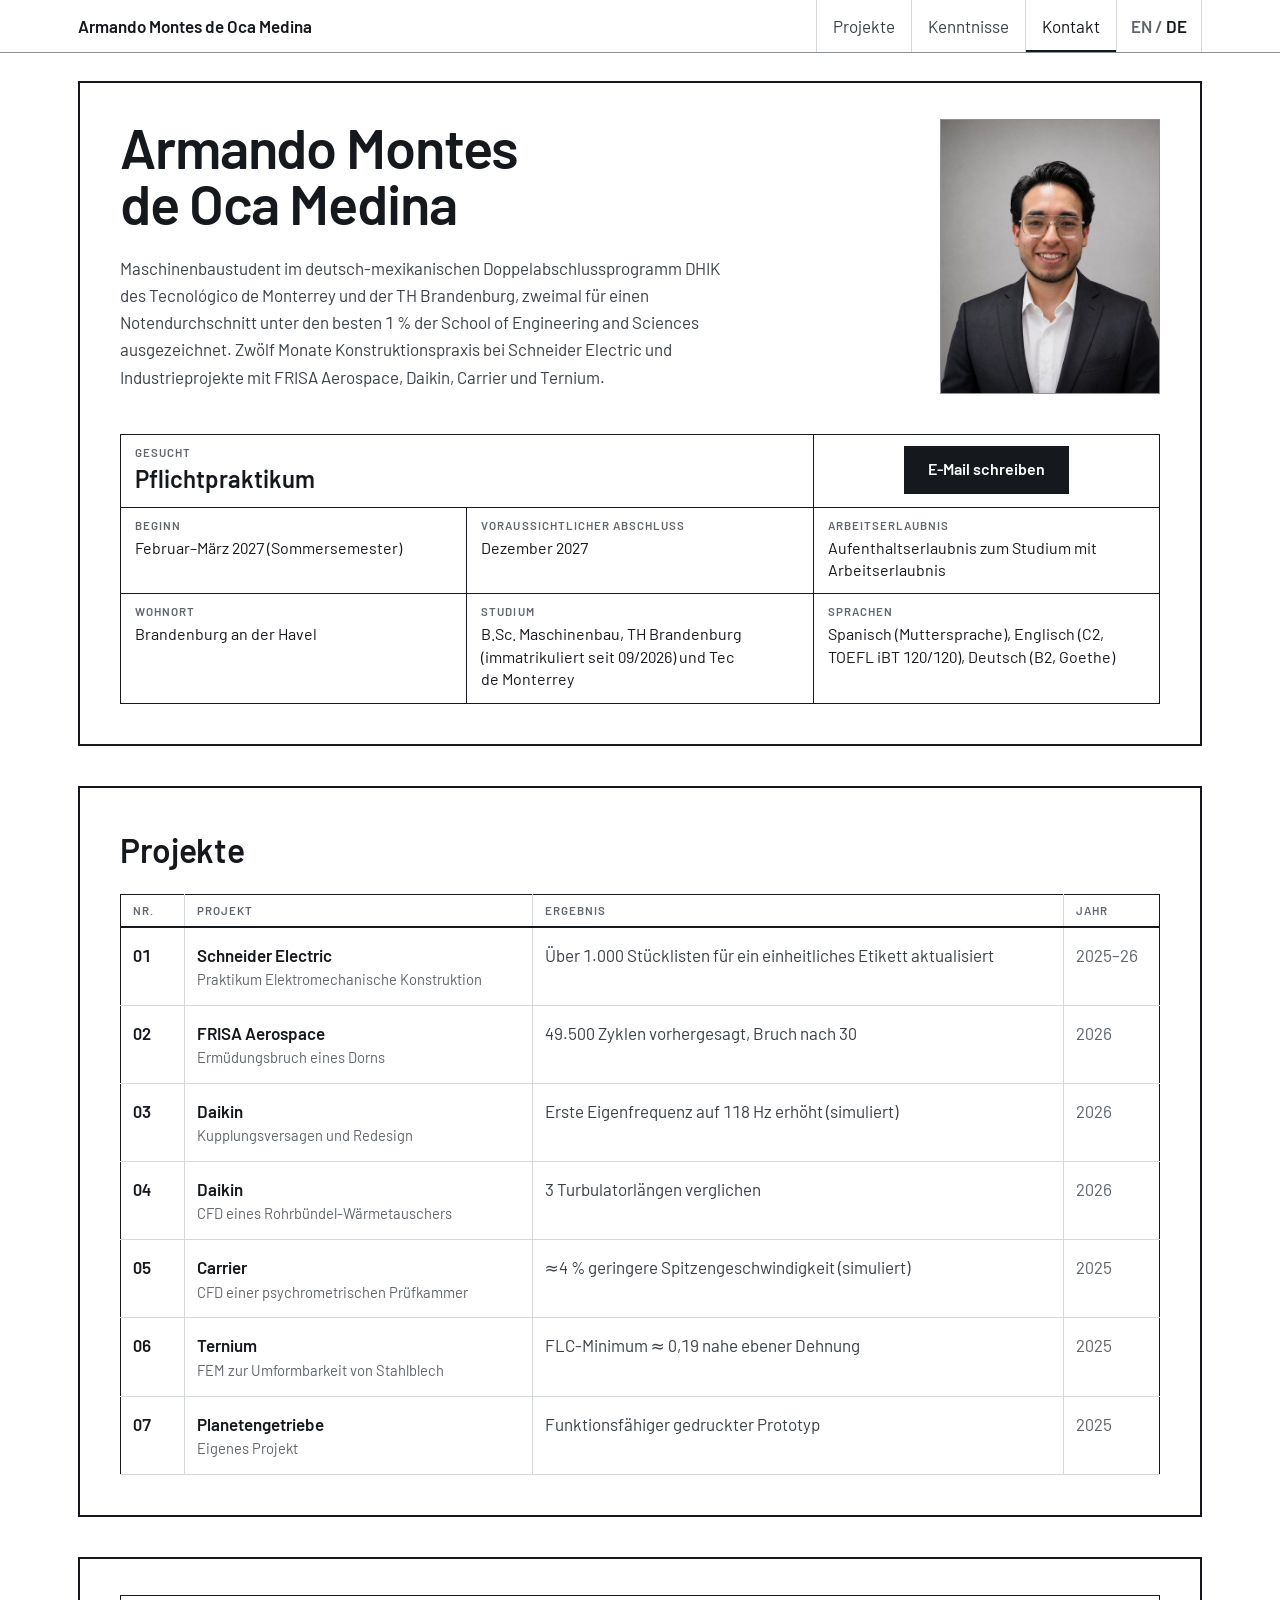
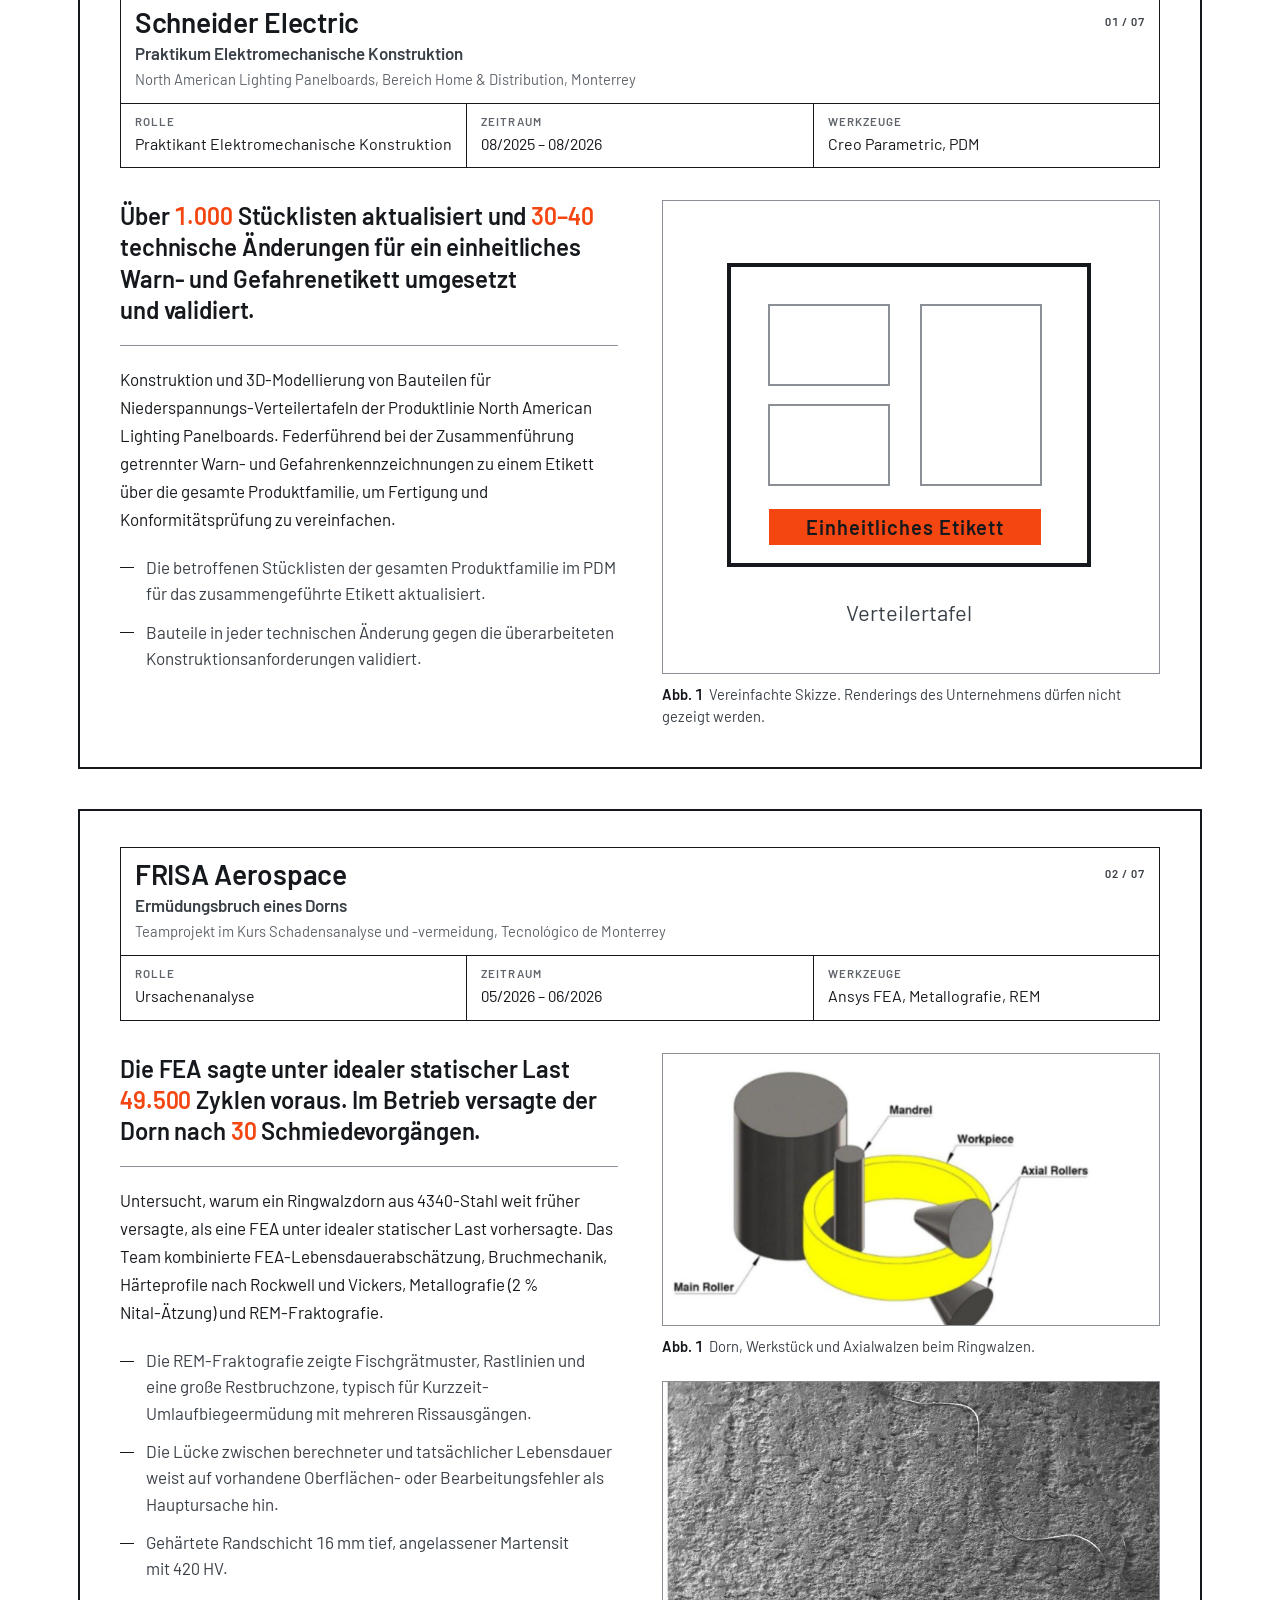
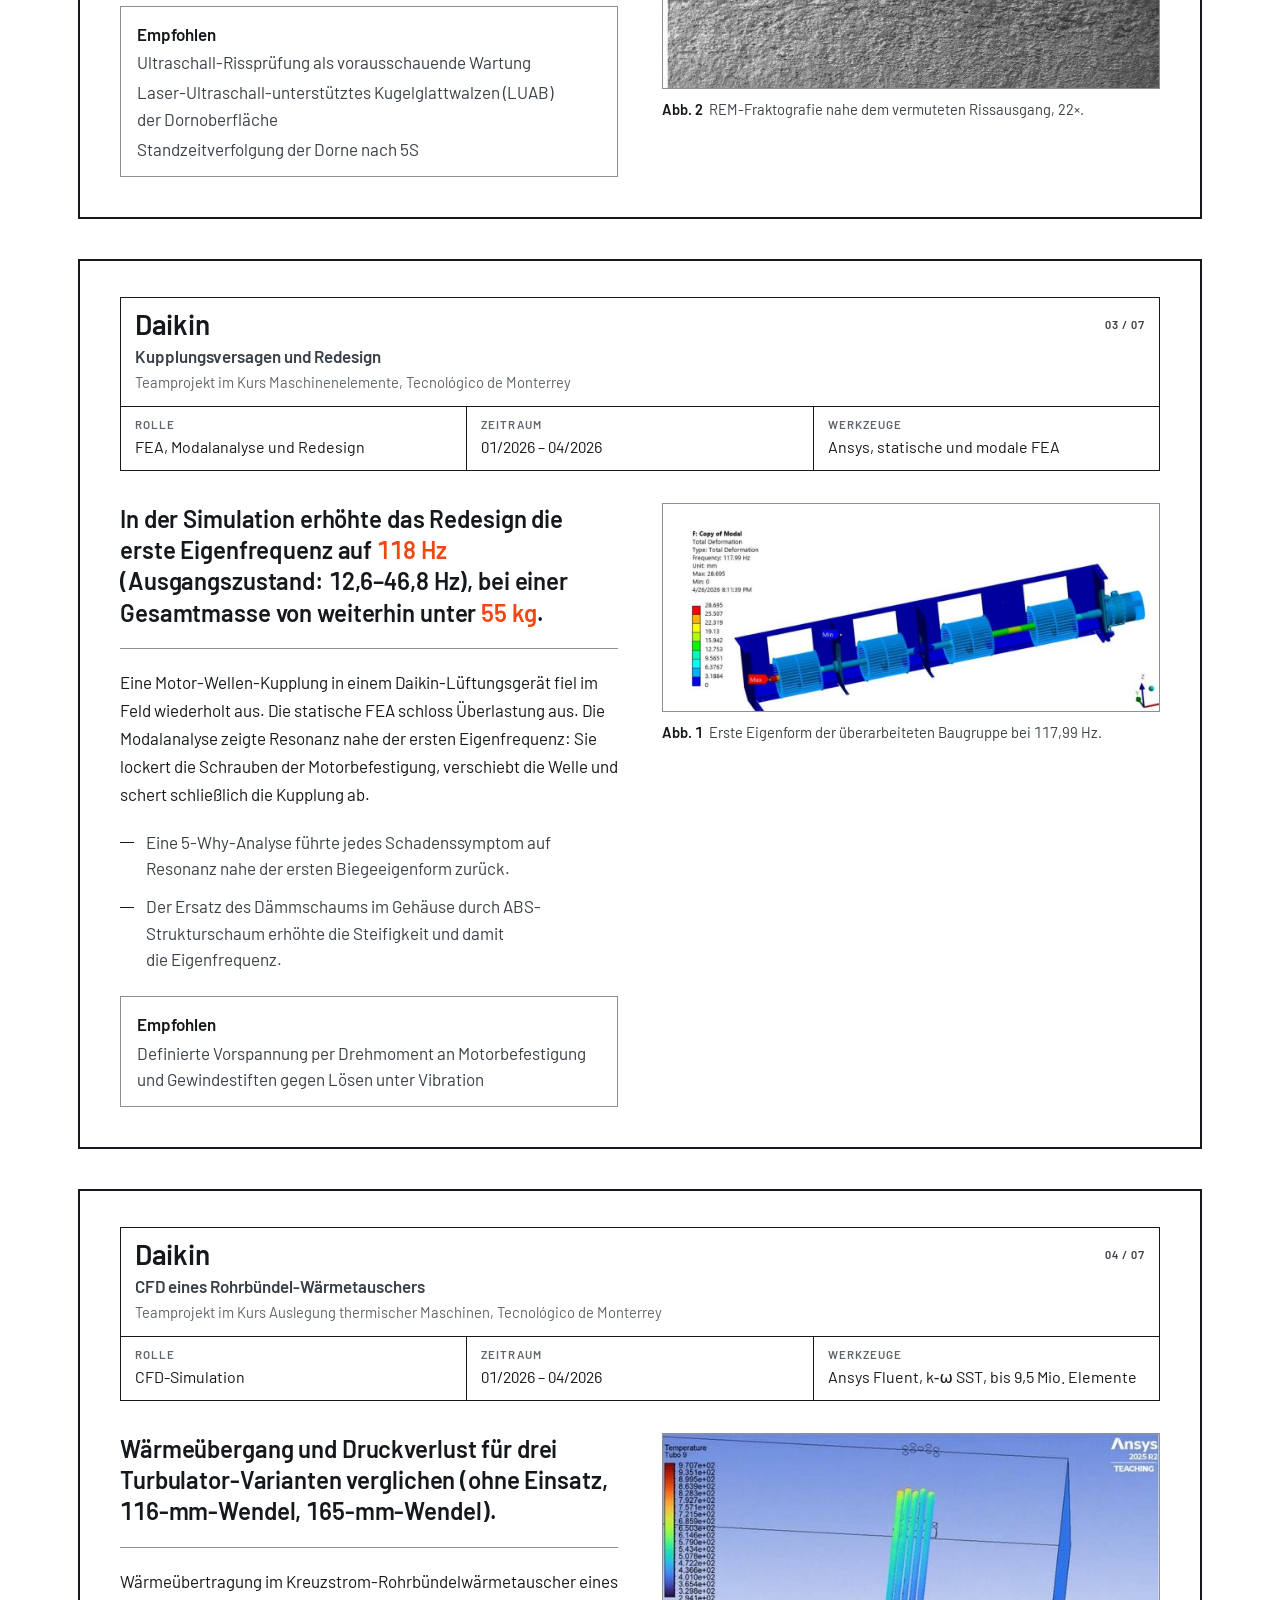
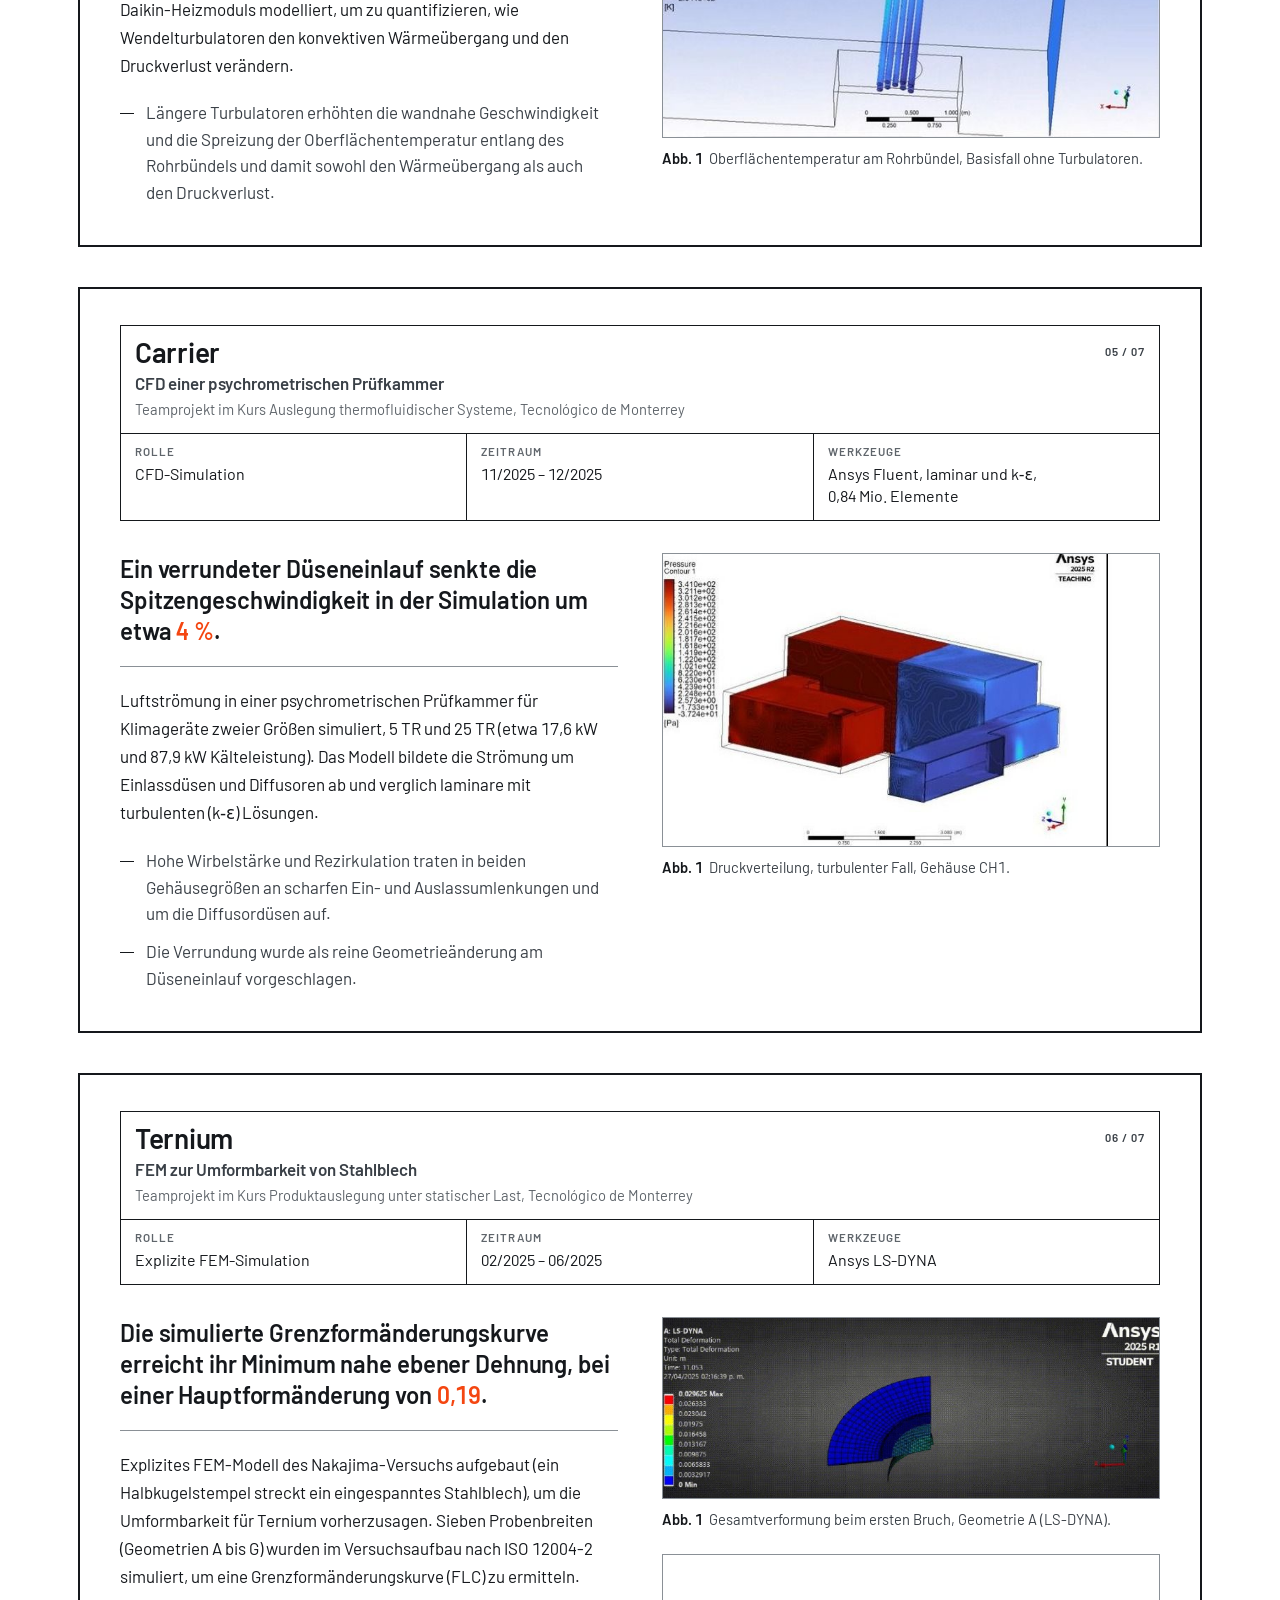
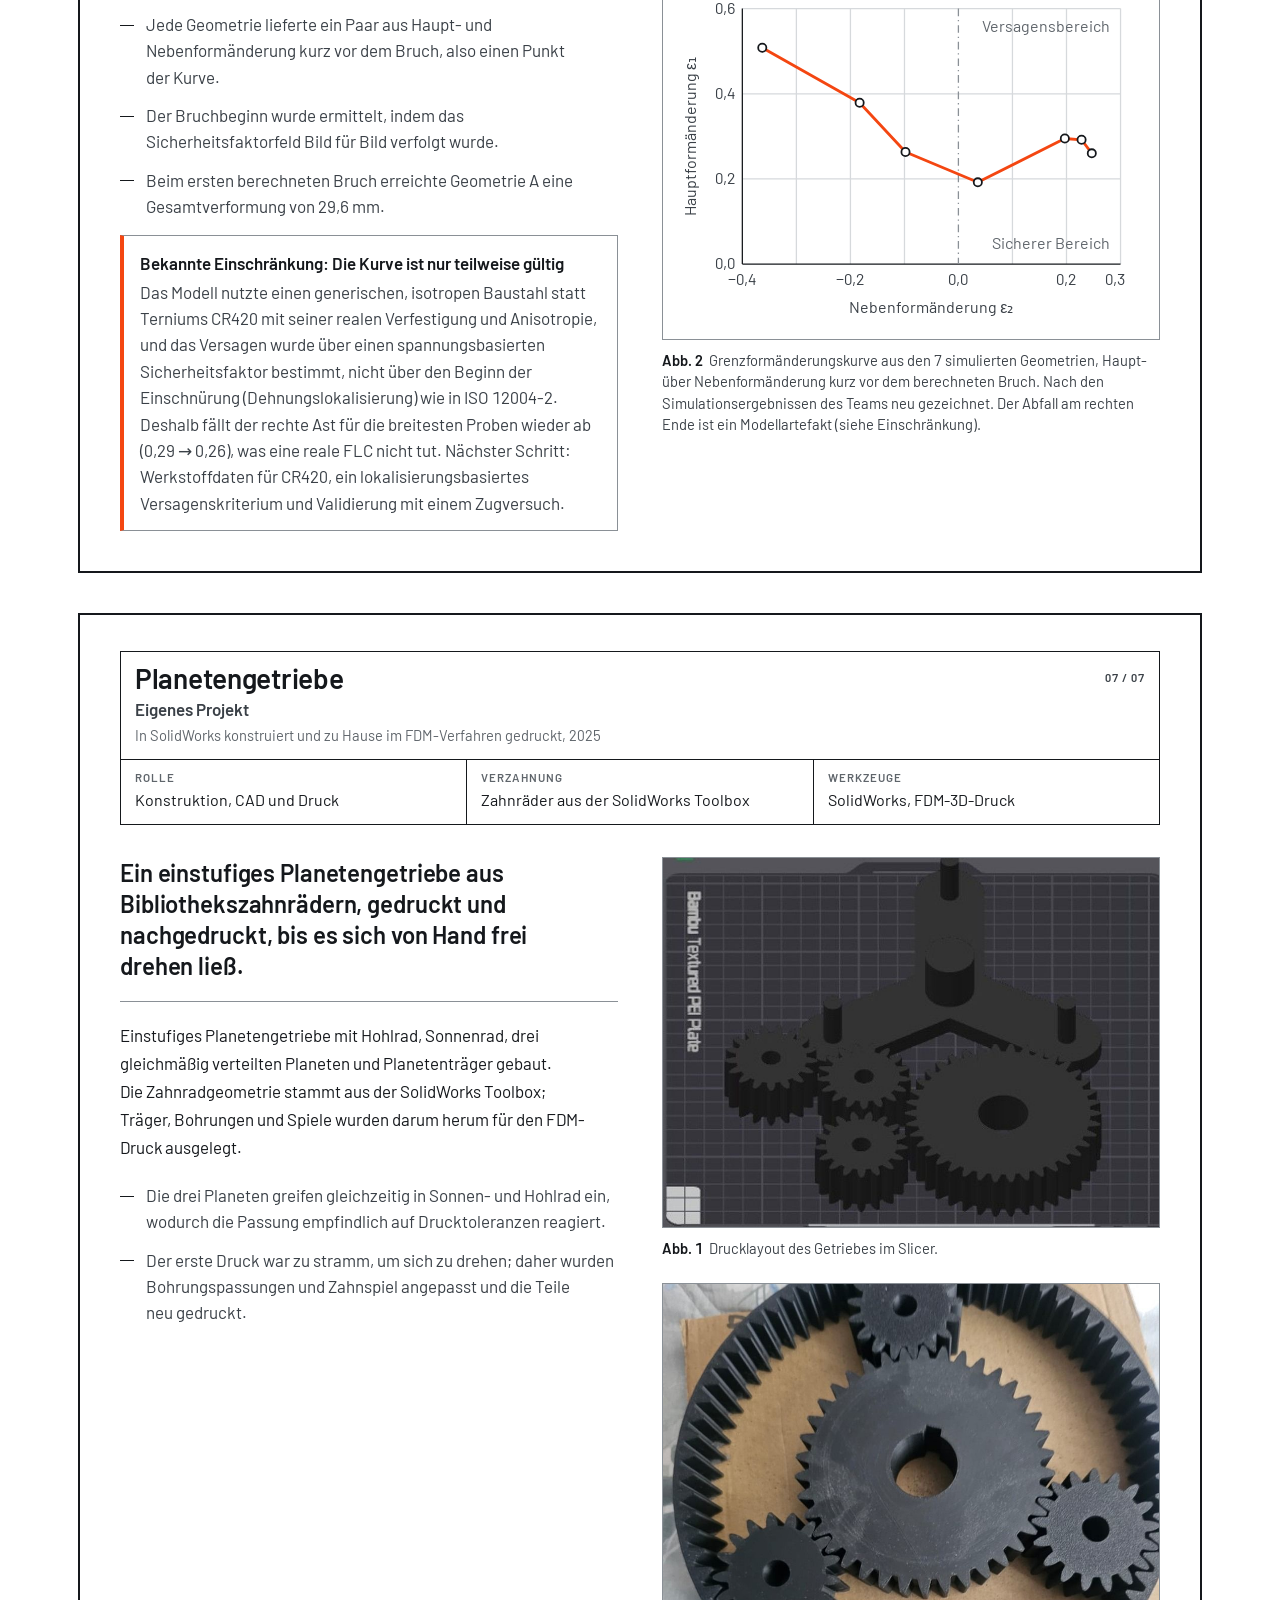
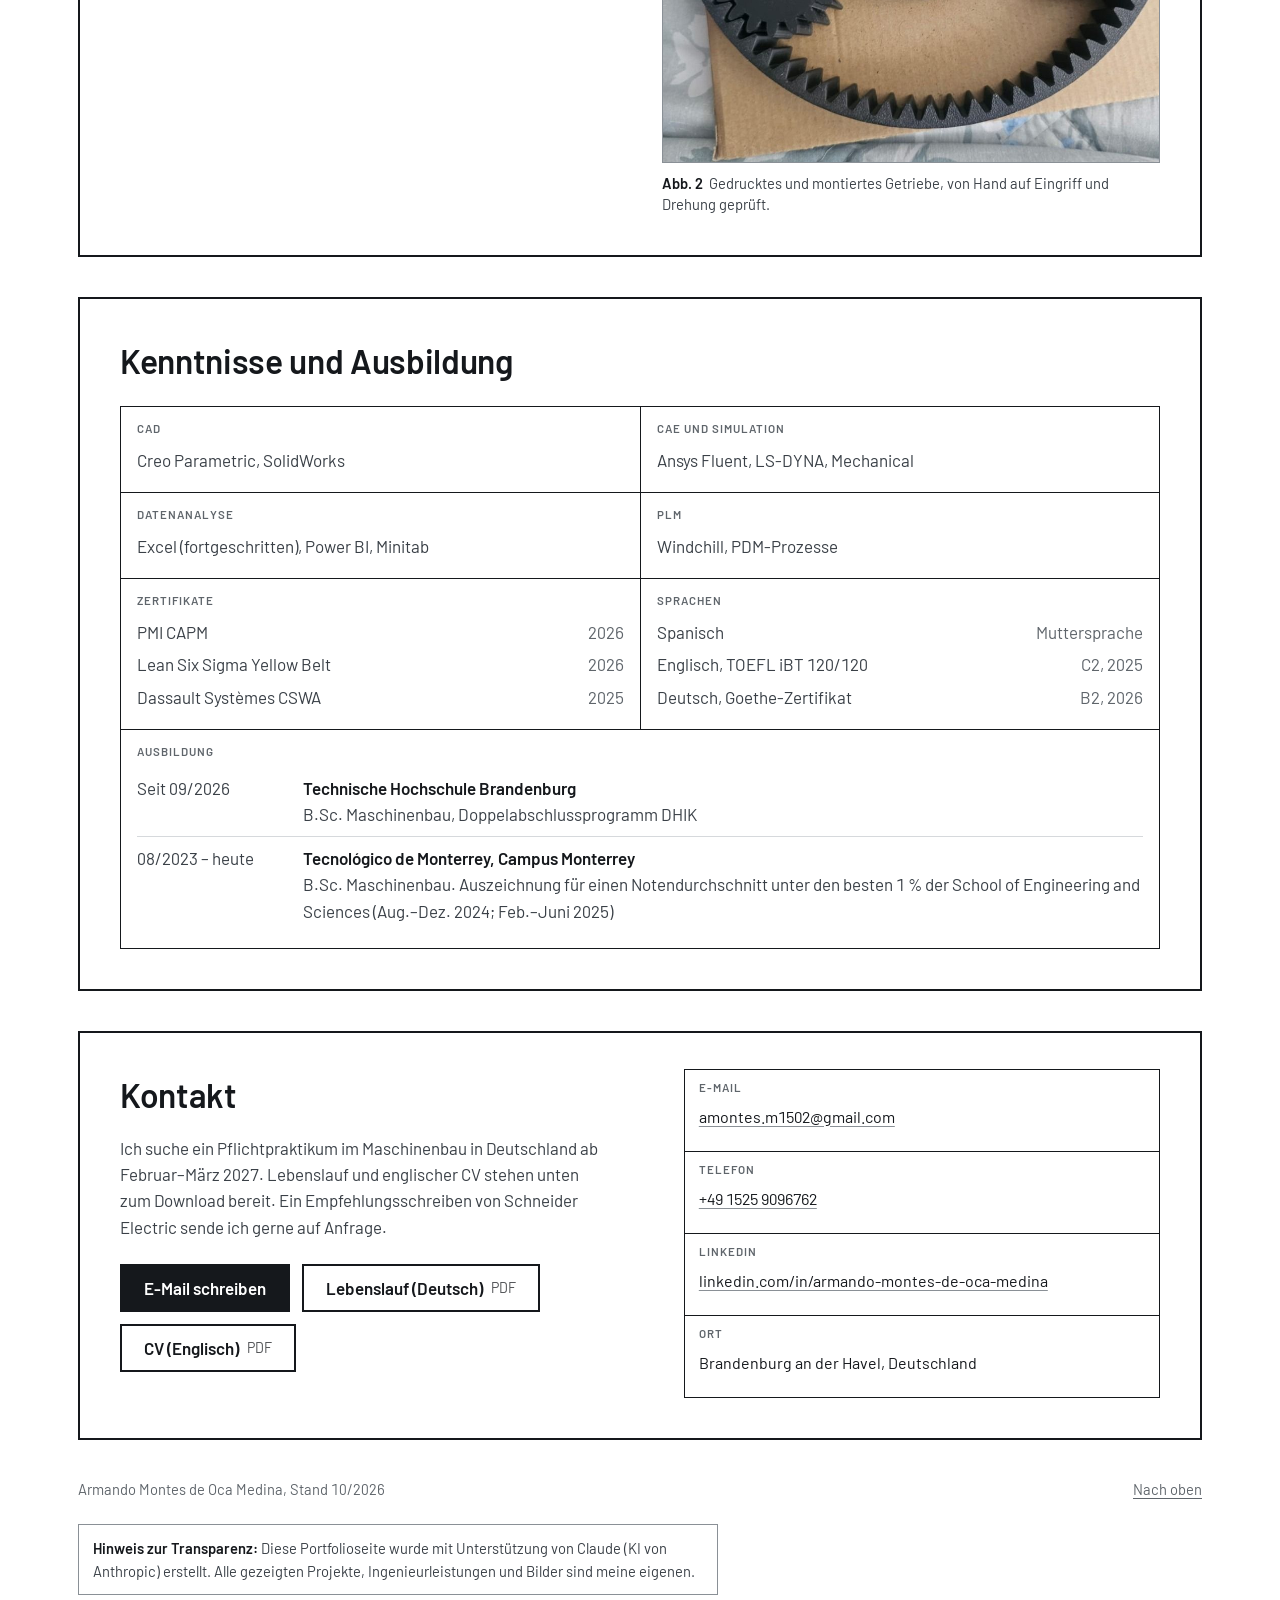
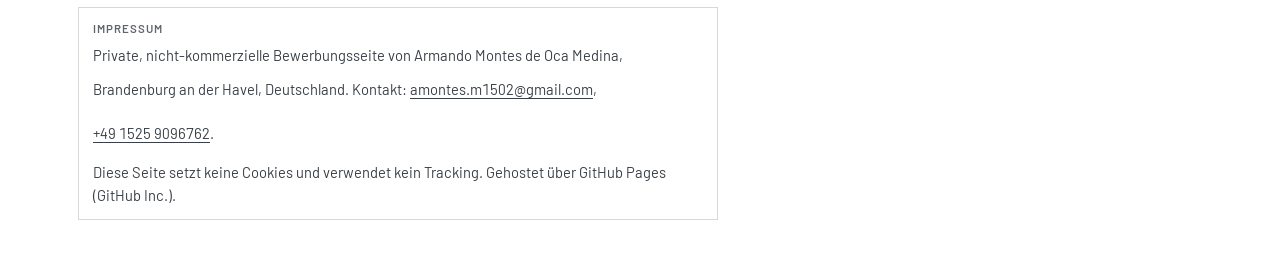
==== de/index.html @ d01c133a "Add German version, PDF downloads, Impressum and FLC limitation note - de/index.html: full German tr" ====
<!DOCTYPE html>
<html lang="de">
<head>
<meta property="og:title" content="Armando Montes de Oca Medina | Portfolio Maschinenbau">
<meta property="og:description" content="Portfolio mit Projekten zu FEA, CFD, Maschinenelementen, Schwingungsanalyse, Werkstofftechnik und Schadensanalyse.">
<meta property="og:type" content="website">
<meta property="og:url" content="https://armando-montes.github.io/armandomontes.github.io/de/">
<meta property="og:image" content="https://armando-montes.github.io/armandomontes.github.io/LinkedIn_Cover_Portfolio_1200x627.png">
<meta property="og:image:width" content="1200">
<meta property="og:image:height" content="627">
<meta name="twitter:card" content="summary_large_image">
<meta name="twitter:image" content="https://armando-montes.github.io/armandomontes.github.io/LinkedIn_Cover_Portfolio_1200x627.png">
<link rel="alternate" hreflang="en" href="https://armando-montes.github.io/armandomontes.github.io/">
<link rel="alternate" hreflang="de" href="https://armando-montes.github.io/armandomontes.github.io/de/">
<meta charset="utf-8">
<meta name="viewport" content="width=device-width, initial-scale=1, viewport-fit=cover">
<title>Armando Montes de Oca Medina · Portfolio Maschinenbau</title>
<meta name="description" content="Portfolio Maschinenbau: FEA-, CFD- und Schadensanalyse-Projekte mit Schneider Electric, FRISA Aerospace, Daikin, Carrier und Ternium.">
<link rel="preload" href="../assets/fonts/barlow-400.woff2" as="font" type="font/woff2" crossorigin>
<link rel="stylesheet" href="../assets/site.css">
</head>
<body>
<a class="skip" href="#main">Zum Inhalt springen</a>

<header class="top">
  <div class="wrap">
    <a class="brand" href="#top">Armando Montes de Oca Medina</a>
    <nav aria-label="Abschnitte">
      <a href="#projects">Projekte</a>
      <a href="#skills">Kenntnisse</a>
      <a href="#contact">Kontakt</a>
    </nav>
    <a class="lang-switch" href="../" hreflang="en" lang="en" aria-label="English version">EN<span class="sep">&nbsp;/&nbsp;</span><b>DE</b></a>
  </div>
</header>

<main id="main" class="wrap">

  <section class="sheet hero" id="top" aria-labelledby="name">
    <div class="hero-grid">
      <div>
        <h1 id="name">Armando Montes de Oca Medina</h1>
        <p class="intro">Maschinenbaustudent im deutsch-mexikanischen Doppelabschlussprogramm DHIK des Tecnológico de Monterrey und der TH Brandenburg, zweimal für einen Notendurchschnitt unter den besten 1&nbsp;% der School of Engineering and Sciences ausgezeichnet. Zwölf Monate Konstruktionspraxis bei Schneider Electric und Industrieprojekte mit FRISA Aerospace, Daikin, Carrier und Ternium.</p>
      </div>
      <figure class="portrait">
        <div class="frame"><img src="../assets/img/portrait.jpg" width="500" height="624" alt="Porträt von Armando Montes de Oca Medina"></div>
      </figure>
    </div>

    <dl class="tb tb-hero">
      <div class="seek"><dt class="f">Gesucht</dt><dd>Pflichtpraktikum</dd></div>
      <div class="act"><dt class="vh">Kontakt</dt><dd><a class="btn" href="mailto:amontes.m1502@gmail.com?subject=Pflichtpraktikum%202027%20%E2%80%93%20Armando%20Montes%20de%20Oca%20Medina">E-Mail schreiben</a></dd></div>
      <div class="start"><dt class="f">Beginn</dt><dd>Februar–März 2027 (Sommersemester)</dd></div>
      <div class="grad"><dt class="f">Voraussichtlicher Abschluss</dt><dd>Dezember 2027</dd></div>
      <div class="permit"><dt class="f">Arbeitserlaubnis</dt><dd>Aufenthaltserlaubnis zum Studium mit Arbeitserlaubnis</dd></div>
      <div class="based"><dt class="f">Wohnort</dt><dd>Brandenburg an der Havel</dd></div>
      <div class="studies"><dt class="f">Studium</dt><dd>B.Sc. Maschinenbau, TH Brandenburg (immatrikuliert seit 09/2026) und Tec de Monterrey</dd></div>
      <div class="lang"><dt class="f">Sprachen</dt><dd>Spanisch (Muttersprache), Englisch (C2, TOEFL iBT 120/120), Deutsch (B2, Goethe)</dd></div>
    </dl>
  </section>

  <section class="sheet" id="projects" aria-labelledby="projects-h">
    <div class="sec-head"><h2 id="projects-h">Projekte</h2></div>
    <table class="parts">
      <thead><tr><th class="f">Nr.</th><th class="f">Projekt</th><th class="f">Ergebnis</th><th class="f">Jahr</th></tr></thead>
      <tbody>
        <tr><td class="pos"><span>01</span></td><td class="proj"><a href="#schneider">Schneider Electric<small>Praktikum Elektromechanische Konstruktion</small></a></td><td class="res"><span>Über 1.000 Stücklisten für ein einheitliches Etikett aktualisiert</span></td><td class="yr"><span>2025–26</span></td></tr>
        <tr><td class="pos"><span>02</span></td><td class="proj"><a href="#frisa">FRISA Aerospace<small>Ermüdungsbruch eines Dorns</small></a></td><td class="res"><span>49.500 Zyklen vorhergesagt, Bruch nach 30</span></td><td class="yr"><span>2026</span></td></tr>
        <tr><td class="pos"><span>03</span></td><td class="proj"><a href="#daikin-coupling">Daikin<small>Kupplungsversagen und Redesign</small></a></td><td class="res"><span>Erste Eigenfrequenz auf 118&nbsp;Hz erhöht (simuliert)</span></td><td class="yr"><span>2026</span></td></tr>
        <tr><td class="pos"><span>04</span></td><td class="proj"><a href="#daikin-hx">Daikin<small>CFD eines Rohrbündel-Wärmetauschers</small></a></td><td class="res"><span>3 Turbulatorlängen verglichen</span></td><td class="yr"><span>2026</span></td></tr>
        <tr><td class="pos"><span>05</span></td><td class="proj"><a href="#carrier">Carrier<small>CFD einer psychrometrischen Prüfkammer</small></a></td><td class="res"><span>≈4&nbsp;% geringere Spitzengeschwindigkeit (simuliert)</span></td><td class="yr"><span>2025</span></td></tr>
        <tr><td class="pos"><span>06</span></td><td class="proj"><a href="#ternium">Ternium<small>FEM zur Umformbarkeit von Stahlblech</small></a></td><td class="res"><span>FLC-Minimum ≈ 0,19 nahe ebener Dehnung</span></td><td class="yr"><span>2025</span></td></tr>
        <tr><td class="pos"><span>07</span></td><td class="proj"><a href="#gears">Planetengetriebe<small>Eigenes Projekt</small></a></td><td class="res"><span>Funktionsfähiger gedruckter Prototyp</span></td><td class="yr"><span>2025</span></td></tr>
      </tbody>
    </table>
  </section>

  <article class="sheet project" id="schneider">
    <div class="tb p-tb">
      <div class="title-cell"><a class="sheet-no" href="#projects" aria-label="Projekt 1 von 7, zurück zur Projektliste">01 / 07</a><h3>Schneider Electric</h3><p class="topic">Praktikum Elektromechanische Konstruktion</p><p class="ctx">North American Lighting Panelboards, Bereich Home &amp; Distribution, Monterrey</p></div>
      <dl class="fields">
        <div><dt class="f">Rolle</dt><dd>Praktikant Elektromechanische Konstruktion</dd></div>
        <div><dt class="f">Zeitraum</dt><dd>08/2025 – 08/2026</dd></div>
        <div><dt class="f">Werkzeuge</dt><dd>Creo Parametric, PDM</dd></div>
      </dl>
    </div>
    <div class="p-body">
      <div>
        <p class="result">Über <span class="val">1.000</span> Stücklisten aktualisiert und <span class="val">30–40</span> technische Änderungen für ein einheitliches Warn- und Gefahrenetikett umgesetzt und validiert.</p>
        <p class="lead">Konstruktion und 3D-Modellierung von Bauteilen für Niederspannungs-Verteilertafeln der Produktlinie North American Lighting Panelboards. Federführend bei der Zusammenführung getrennter Warn- und Gefahrenkennzeichnungen zu einem Etikett über die gesamte Produktfamilie, um Fertigung und Konformitätsprüfung zu vereinfachen.</p>
        <ul class="findings">
          <li>Die betroffenen Stücklisten der gesamten Produktfamilie im PDM für das zusammengeführte Etikett aktualisiert.</li>
          <li>Bauteile in jeder technischen Änderung gegen die überarbeiteten Konstruktionsanforderungen validiert.</li>
        </ul>
      </div>
      <div class="views">
        <figure class="view">
          <div class="frame drawing">
            <svg viewBox="0 0 230 214" role="img" aria-label="Vereinfachte Skizze einer Verteilertafel mit einem einheitlichen Etikett">
              <rect x="24" y="18" width="180" height="150" fill="none" stroke="var(--ink)" stroke-width="2"/>
              <rect x="44" y="38" width="60" height="40" fill="none" stroke="var(--line)" stroke-width="1"/>
              <rect x="44" y="88" width="60" height="40" fill="none" stroke="var(--line)" stroke-width="1"/>
              <rect x="120" y="38" width="60" height="90" fill="none" stroke="var(--line)" stroke-width="1"/>
              <rect x="44" y="140" width="136" height="18" fill="var(--signal)"/>
              <text x="112" y="153" text-anchor="middle" font-family="Barlow, Segoe UI, sans-serif" font-size="10" font-weight="600" fill="var(--on-signal)" letter-spacing=".5">Einheitliches Etikett</text>
              <text x="114" y="196" text-anchor="middle" font-family="Barlow, Segoe UI, sans-serif" font-size="11" fill="var(--ink-2)">Verteilertafel</text>
            </svg>
          </div>
          <figcaption><b>Abb. 1</b>Vereinfachte Skizze. Renderings des Unternehmens dürfen nicht gezeigt werden.</figcaption>
        </figure>
      </div>
    </div>
  </article>

  <article class="sheet project" id="frisa">
    <div class="tb p-tb">
      <div class="title-cell"><a class="sheet-no" href="#projects" aria-label="Projekt 2 von 7, zurück zur Projektliste">02 / 07</a><h3>FRISA Aerospace</h3><p class="topic">Ermüdungsbruch eines Dorns</p><p class="ctx">Teamprojekt im Kurs Schadensanalyse und -vermeidung, Tecnológico de Monterrey</p></div>
      <dl class="fields">
        <div><dt class="f">Rolle</dt><dd>Ursachenanalyse</dd></div>
        <div><dt class="f">Zeitraum</dt><dd>05/2026 – 06/2026</dd></div>
        <div><dt class="f">Werkzeuge</dt><dd>Ansys FEA, Metallografie, REM</dd></div>
      </dl>
    </div>
    <div class="p-body">
      <div>
        <p class="result">Die FEA sagte unter idealer statischer Last <span class="val">49.500</span> Zyklen voraus. Im Betrieb versagte der Dorn nach <span class="val">30</span> Schmiedevorgängen.</p>
        <p class="lead">Untersucht, warum ein Ringwalzdorn aus 4340-Stahl weit früher versagte, als eine FEA unter idealer statischer Last vorhersagte. Das Team kombinierte FEA-Lebensdauerabschätzung, Bruchmechanik, Härteprofile nach Rockwell und Vickers, Metallografie (2&nbsp;% Nital-Ätzung) und REM-Fraktografie.</p>
        <ul class="findings">
          <li>Die REM-Fraktografie zeigte Fischgrätmuster, Rastlinien und eine große Restbruchzone, typisch für Kurzzeit-Umlaufbiegeermüdung mit mehreren Rissausgängen.</li>
          <li>Die Lücke zwischen berechneter und tatsächlicher Lebensdauer weist auf vorhandene Oberflächen- oder Bearbeitungsfehler als Hauptursache hin.</li>
          <li>Gehärtete Randschicht 16&nbsp;mm tief, angelassener Martensit mit 420 HV.</li>
        </ul>
        <div class="rec"><strong>Empfohlen</strong><ul><li>Ultraschall-Rissprüfung als vorausschauende Wartung</li><li>Laser-Ultraschall-unterstütztes Kugelglattwalzen (LUAB) der Dornoberfläche</li><li>Standzeitverfolgung der Dorne nach 5S</li></ul></div>
      </div>
      <div class="views">
        <figure class="view"><div class="frame"><img src="../assets/img/frisa-mandrel.jpg" width="1170" height="640" loading="lazy" decoding="async" alt="Skizze von Ringwalzdorn, Werkstück und Axialwalzen"></div><figcaption><b>Abb. 1</b>Dorn, Werkstück und Axialwalzen beim Ringwalzen.</figcaption></figure>
        <figure class="view"><div class="frame"><img src="../assets/img/frisa-sem.jpg" width="810" height="500" loading="lazy" decoding="async" alt="REM-Aufnahme der Bruchfläche nahe dem Rissausgang"></div><figcaption><b>Abb. 2</b>REM-Fraktografie nahe dem vermuteten Rissausgang, 22×.</figcaption></figure>
      </div>
    </div>
  </article>

  <article class="sheet project" id="daikin-coupling">
    <div class="tb p-tb">
      <div class="title-cell"><a class="sheet-no" href="#projects" aria-label="Projekt 3 von 7, zurück zur Projektliste">03 / 07</a><h3>Daikin</h3><p class="topic">Kupplungsversagen und Redesign</p><p class="ctx">Teamprojekt im Kurs Maschinenelemente, Tecnológico de Monterrey</p></div>
      <dl class="fields">
        <div><dt class="f">Rolle</dt><dd>FEA, Modalanalyse und Redesign</dd></div>
        <div><dt class="f">Zeitraum</dt><dd>01/2026 – 04/2026</dd></div>
        <div><dt class="f">Werkzeuge</dt><dd>Ansys, statische und modale FEA</dd></div>
      </dl>
    </div>
    <div class="p-body">
      <div>
        <p class="result">In der Simulation erhöhte das Redesign die erste Eigenfrequenz auf <span class="val">118&nbsp;Hz</span> (Ausgangszustand: 12,6–46,8&nbsp;Hz), bei einer Gesamtmasse von weiterhin unter <span class="val">55&nbsp;kg</span>.</p>
        <p class="lead">Eine Motor-Wellen-Kupplung in einem Daikin-Lüftungsgerät fiel im Feld wiederholt aus. Die statische FEA schloss Überlastung aus. Die Modalanalyse zeigte Resonanz nahe der ersten Eigenfrequenz: Sie lockert die Schrauben der Motorbefestigung, verschiebt die Welle und schert schließlich die Kupplung ab.</p>
        <ul class="findings">
          <li>Eine 5-Why-Analyse führte jedes Schadenssymptom auf Resonanz nahe der ersten Biegeeigenform zurück.</li>
          <li>Der Ersatz des Dämmschaums im Gehäuse durch ABS-Strukturschaum erhöhte die Steifigkeit und damit die Eigenfrequenz.</li>
        </ul>
        <div class="rec"><strong>Empfohlen</strong><ul><li>Definierte Vorspannung per Drehmoment an Motorbefestigung und Gewindestiften gegen Lösen unter Vibration</li></ul></div>
      </div>
      <div class="views">
        <figure class="view"><div class="frame"><img src="../assets/img/daikin-coupling-fea.jpg" width="1200" height="500" loading="lazy" decoding="async" alt="FEA-Gesamtverformung der ersten Eigenform der überarbeiteten Baugruppe"></div><figcaption><b>Abb. 1</b>Erste Eigenform der überarbeiteten Baugruppe bei 117,99&nbsp;Hz.</figcaption></figure>
      </div>
    </div>
  </article>

  <article class="sheet project" id="daikin-hx">
    <div class="tb p-tb">
      <div class="title-cell"><a class="sheet-no" href="#projects" aria-label="Projekt 4 von 7, zurück zur Projektliste">04 / 07</a><h3>Daikin</h3><p class="topic">CFD eines Rohrbündel-Wärmetauschers</p><p class="ctx">Teamprojekt im Kurs Auslegung thermischer Maschinen, Tecnológico de Monterrey</p></div>
      <dl class="fields">
        <div><dt class="f">Rolle</dt><dd>CFD-Simulation</dd></div>
        <div><dt class="f">Zeitraum</dt><dd>01/2026 – 04/2026</dd></div>
        <div><dt class="f">Werkzeuge</dt><dd>Ansys Fluent, k‑ω SST, bis 9,5 Mio. Elemente</dd></div>
      </dl>
    </div>
    <div class="p-body">
      <div>
        <p class="result">Wärmeübergang und Druckverlust für drei Turbulator-Varianten verglichen (ohne Einsatz, 116-mm-Wendel, 165-mm-Wendel).</p>
        <p class="lead">Wärmeübertragung im Kreuzstrom-Rohrbündelwärmetauscher eines Daikin-Heizmoduls modelliert, um zu quantifizieren, wie Wendelturbulatoren den konvektiven Wärmeübergang und den Druckverlust verändern.</p>
        <ul class="findings">
          <li>Längere Turbulatoren erhöhten die wandnahe Geschwindigkeit und die Spreizung der Oberflächentemperatur entlang des Rohrbündels und damit sowohl den Wärmeübergang als auch den Druckverlust.</li>
        </ul>
      </div>
      <div class="views">
        <figure class="view"><div class="frame"><img src="../assets/img/daikin-hx-temperature.jpg" width="589" height="360" loading="lazy" decoding="async" alt="Oberflächentemperatur am Rohrbündel, Basisfall ohne Turbulatoren"></div><figcaption><b>Abb. 1</b>Oberflächentemperatur am Rohrbündel, Basisfall ohne Turbulatoren.</figcaption></figure>
      </div>
    </div>
  </article>

  <article class="sheet project" id="carrier">
    <div class="tb p-tb">
      <div class="title-cell"><a class="sheet-no" href="#projects" aria-label="Projekt 5 von 7, zurück zur Projektliste">05 / 07</a><h3>Carrier</h3><p class="topic">CFD einer psychrometrischen Prüfkammer</p><p class="ctx">Teamprojekt im Kurs Auslegung thermofluidischer Systeme, Tecnológico de Monterrey</p></div>
      <dl class="fields">
        <div><dt class="f">Rolle</dt><dd>CFD-Simulation</dd></div>
        <div><dt class="f">Zeitraum</dt><dd>11/2025 – 12/2025</dd></div>
        <div><dt class="f">Werkzeuge</dt><dd>Ansys Fluent, laminar und k‑ε, 0,84 Mio. Elemente</dd></div>
      </dl>
    </div>
    <div class="p-body">
      <div>
        <p class="result">Ein verrundeter Düseneinlauf senkte die Spitzengeschwindigkeit in der Simulation um etwa <span class="val">4&nbsp;%</span>.</p>
        <p class="lead">Luftströmung in einer psychrometrischen Prüfkammer für Klimageräte zweier Größen simuliert, 5&nbsp;TR und 25&nbsp;TR (etwa 17,6&nbsp;kW und 87,9&nbsp;kW Kälteleistung). Das Modell bildete die Strömung um Einlassdüsen und Diffusoren ab und verglich laminare mit turbulenten (k‑ε) Lösungen.</p>
        <ul class="findings">
          <li>Hohe Wirbelstärke und Rezirkulation traten in beiden Gehäusegrößen an scharfen Ein- und Auslassumlenkungen und um die Diffusordüsen auf.</li>
          <li>Die Verrundung wurde als reine Geometrieänderung am Düseneinlauf vorgeschlagen.</li>
        </ul>
      </div>
      <div class="views">
        <figure class="view"><div class="frame"><img src="../assets/img/carrier-pressure.jpg" width="708" height="417" loading="lazy" decoding="async" alt="Druckverteilung der turbulenten Strömungssimulation, Gehäuse 1"></div><figcaption><b>Abb. 1</b>Druckverteilung, turbulenter Fall, Gehäuse CH1.</figcaption></figure>
      </div>
    </div>
  </article>

  <article class="sheet project" id="ternium">
    <div class="tb p-tb">
      <div class="title-cell"><a class="sheet-no" href="#projects" aria-label="Projekt 6 von 7, zurück zur Projektliste">06 / 07</a><h3>Ternium</h3><p class="topic">FEM zur Umformbarkeit von Stahlblech</p><p class="ctx">Teamprojekt im Kurs Produktauslegung unter statischer Last, Tecnológico de Monterrey</p></div>
      <dl class="fields">
        <div><dt class="f">Rolle</dt><dd>Explizite FEM-Simulation</dd></div>
        <div><dt class="f">Zeitraum</dt><dd>02/2025 – 06/2025</dd></div>
        <div><dt class="f">Werkzeuge</dt><dd>Ansys LS-DYNA</dd></div>
      </dl>
    </div>
    <div class="p-body">
      <div>
        <p class="result">Die simulierte Grenzformänderungskurve erreicht ihr Minimum nahe ebener Dehnung, bei einer Hauptformänderung von <span class="val">0,19</span>.</p>
        <p class="lead">Explizites FEM-Modell des Nakajima-Versuchs aufgebaut (ein Halbkugelstempel streckt ein eingespanntes Stahlblech), um die Umformbarkeit für Ternium vorherzusagen. Sieben Probenbreiten (Geometrien A bis G) wurden im Versuchsaufbau nach ISO 12004-2 simuliert, um eine Grenzformänderungskurve (FLC) zu ermitteln.</p>
        <ul class="findings">
          <li>Jede Geometrie lieferte ein Paar aus Haupt- und Nebenformänderung kurz vor dem Bruch, also einen Punkt der Kurve.</li>
          <li>Der Bruchbeginn wurde ermittelt, indem das Sicherheitsfaktorfeld Bild für Bild verfolgt wurde.</li>
          <li>Beim ersten berechneten Bruch erreichte Geometrie A eine Gesamtverformung von 29,6&nbsp;mm.</li>
        </ul>
        <div class="limit"><strong>Bekannte Einschränkung: Die Kurve ist nur teilweise gültig</strong>Das Modell nutzte einen generischen, isotropen Baustahl statt Terniums CR420 mit seiner realen Verfestigung und Anisotropie, und das Versagen wurde über einen spannungsbasierten Sicherheitsfaktor bestimmt, nicht über den Beginn der Einschnürung (Dehnungslokalisierung) wie in ISO 12004-2. Deshalb fällt der rechte Ast für die breitesten Proben wieder ab (0,29 → 0,26), was eine reale FLC nicht tut. Nächster Schritt: Werkstoffdaten für CR420, ein lokalisierungsbasiertes Versagenskriterium und Validierung mit einem Zugversuch.</div>
      </div>
      <div class="views">
        <figure class="view"><div class="frame"><img src="../assets/img/ternium-lsdyna.jpg" width="1400" height="509" loading="lazy" decoding="async" alt="LS-DYNA-Gesamtverformung beim ersten Bruch, Probengeometrie A"></div><figcaption><b>Abb. 1</b>Gesamtverformung beim ersten Bruch, Geometrie A (LS-DYNA).</figcaption></figure>
        <figure class="view">
          <div class="frame drawing">
            <svg viewBox="0 0 360 266" role="img" aria-label="Grenzformänderungskurve: Haupt- über Nebenformänderung für sieben Probengeometrien. Die Hauptformänderung fällt von 0,51 bei −0,36 auf ein Minimum von 0,19 bei 0,04, steigt dann auf etwa 0,29 nahe 0,20 und liegt bei 0,25 bei 0,26.">
              <g stroke="var(--hair)" stroke-width="1">
                <line x1="48" y1="20" x2="344" y2="20"/><line x1="48" y1="86.7" x2="344" y2="86.7"/><line x1="48" y1="153.3" x2="344" y2="153.3"/>
                <line x1="90.3" y1="20" x2="90.3" y2="220"/><line x1="132.6" y1="20" x2="132.6" y2="220"/><line x1="174.9" y1="20" x2="174.9" y2="220"/>
                <line x1="259.4" y1="20" x2="259.4" y2="220"/><line x1="301.7" y1="20" x2="301.7" y2="220"/><line x1="344" y1="20" x2="344" y2="220"/>
              </g>
              <line x1="48" y1="220" x2="344" y2="220" stroke="var(--ink)" stroke-width="1"/>
              <line x1="48" y1="20" x2="48" y2="220" stroke="var(--ink)" stroke-width="1"/>
              <line x1="217.1" y1="20" x2="217.1" y2="220" stroke="var(--line)" stroke-width="1" stroke-dasharray="6 3 1 3"/>
              <g font-family="Barlow, Segoe UI, sans-serif" font-size="12.5" fill="var(--ink-2)">
                <g text-anchor="end"><text x="42" y="224">0,0</text><text x="42" y="157.3">0,2</text><text x="42" y="90.7">0,4</text><text x="42" y="24">0,6</text></g>
                <g text-anchor="middle"><text x="48" y="236">−0,4</text><text x="132.6" y="236">−0,2</text><text x="217.1" y="236">0,0</text><text x="301.7" y="236">0,2</text><text x="340" y="236">0,3</text></g>
                <text x="196" y="258" text-anchor="middle">Nebenformänderung ε₂</text>
                <text x="12" y="120" text-anchor="middle" transform="rotate(-90 12 120)">Hauptformänderung ε₁</text>
                <text x="336" y="38" text-anchor="end" fill="var(--ink-3)">Versagensbereich</text>
                <text x="336" y="208" text-anchor="end" fill="var(--ink-3)">Sicherer Bereich</text>
              </g>
              <polyline points="63.6,50.7 139.8,93.7 175.7,132.3 232.3,156 300.4,121.7 313.5,122.7 321.5,133.3" fill="none" stroke="var(--signal)" stroke-width="2.2" stroke-linejoin="round"/>
              <g fill="var(--paper)" stroke="var(--ink)" stroke-width="1.4">
                <circle cx="63.6" cy="50.7" r="3.2"/><circle cx="139.8" cy="93.7" r="3.2"/><circle cx="175.7" cy="132.3" r="3.2"/><circle cx="232.3" cy="156" r="3.2"/><circle cx="300.4" cy="121.7" r="3.2"/><circle cx="313.5" cy="122.7" r="3.2"/><circle cx="321.5" cy="133.3" r="3.2"/>
              </g>
            </svg>
          </div>
          <figcaption><b>Abb. 2</b>Grenzformänderungskurve aus den 7 simulierten Geometrien, Haupt- über Nebenformänderung kurz vor dem berechneten Bruch. Nach den Simulationsergebnissen des Teams neu gezeichnet. Der Abfall am rechten Ende ist ein Modellartefakt (siehe Einschränkung).</figcaption>
        </figure>
      </div>
    </div>
  </article>

  <article class="sheet project" id="gears">
    <div class="tb p-tb">
      <div class="title-cell"><a class="sheet-no" href="#projects" aria-label="Projekt 7 von 7, zurück zur Projektliste">07 / 07</a><h3>Planetengetriebe</h3><p class="topic">Eigenes Projekt</p><p class="ctx">In SolidWorks konstruiert und zu Hause im FDM-Verfahren gedruckt, 2025</p></div>
      <dl class="fields">
        <div><dt class="f">Rolle</dt><dd>Konstruktion, CAD und Druck</dd></div>
        <div><dt class="f">Verzahnung</dt><dd>Zahnräder aus der SolidWorks Toolbox</dd></div>
        <div><dt class="f">Werkzeuge</dt><dd>SolidWorks, FDM-3D-Druck</dd></div>
      </dl>
    </div>
    <div class="p-body">
      <div>
        <p class="result">Ein einstufiges Planetengetriebe aus Bibliothekszahnrädern, gedruckt und nachgedruckt, bis es sich von Hand frei drehen ließ.</p>
        <p class="lead">Einstufiges Planetengetriebe mit Hohlrad, Sonnenrad, drei gleichmäßig verteilten Planeten und Planetenträger gebaut. Die Zahnradgeometrie stammt aus der SolidWorks Toolbox; Träger, Bohrungen und Spiele wurden darum herum für den FDM-Druck ausgelegt.</p>
        <ul class="findings">
          <li>Die drei Planeten greifen gleichzeitig in Sonnen- und Hohlrad ein, wodurch die Passung empfindlich auf Drucktoleranzen reagiert.</li>
          <li>Der erste Druck war zu stramm, um sich zu drehen; daher wurden Bohrungspassungen und Zahnspiel angepasst und die Teile neu gedruckt.</li>
        </ul>
      </div>
      <div class="views">
        <figure class="view"><div class="frame"><img src="../assets/img/gears-slicer.jpg" width="833" height="620" loading="lazy" decoding="async" alt="Getriebeteile auf der Druckplatte im Slicer"></div><figcaption><b>Abb. 1</b>Drucklayout des Getriebes im Slicer.</figcaption></figure>
        <figure class="view"><div class="frame"><img src="../assets/img/gears-assembled.jpg" width="984" height="948" loading="lazy" decoding="async" alt="Foto des gedruckten und montierten Planetengetriebes"></div><figcaption><b>Abb. 2</b>Gedrucktes und montiertes Getriebe, von Hand auf Eingriff und Drehung geprüft.</figcaption></figure>
      </div>
    </div>
  </article>

  <section class="sheet" id="skills" aria-labelledby="skills-h">
    <div class="sec-head"><h2 id="skills-h">Kenntnisse und Ausbildung</h2></div>
    <div class="spec">
      <section><h3 class="f">CAD</h3><ul><li><span>Creo Parametric, SolidWorks</span></li></ul></section>
      <section><h3 class="f">CAE und Simulation</h3><ul><li><span>Ansys Fluent, LS-DYNA, Mechanical</span></li></ul></section>
      <section><h3 class="f">Datenanalyse</h3><ul><li><span>Excel (fortgeschritten), Power BI, Minitab</span></li></ul></section>
      <section><h3 class="f">PLM</h3><ul><li><span>Windchill, PDM-Prozesse</span></li></ul></section>
      <section><h3 class="f">Zertifikate</h3><ul><li><span>PMI CAPM</span><span>2026</span></li><li><span>Lean Six Sigma Yellow Belt</span><span>2026</span></li><li><span>Dassault Systèmes CSWA</span><span>2025</span></li></ul></section>
      <section><h3 class="f">Sprachen</h3><ul><li><span>Spanisch</span><span>Muttersprache</span></li><li><span>Englisch, TOEFL iBT 120/120</span><span>C2, 2025</span></li><li><span>Deutsch, Goethe-Zertifikat</span><span>B2, 2026</span></li></ul></section>
      <section class="wide"><h3 class="f">Ausbildung</h3>
        <ul class="edu">
          <li><span>Seit 09/2026</span><span><b>Technische Hochschule Brandenburg</b>B.Sc. Maschinenbau, Doppelabschlussprogramm DHIK</span></li>
          <li><span>08/2023 – heute</span><span><b>Tecnológico de Monterrey, Campus Monterrey</b>B.Sc. Maschinenbau. Auszeichnung für einen Notendurchschnitt unter den besten 1&nbsp;% der School of Engineering and Sciences (Aug.–Dez. 2024; Feb.–Juni 2025)</span></li>
        </ul>
      </section>
    </div>
  </section>

  <section class="sheet contact" id="contact" aria-labelledby="contact-h">
    <div>
      <h2 id="contact-h">Kontakt</h2>
      <p>Ich suche ein Pflichtpraktikum im Maschinenbau in Deutschland ab Februar–März 2027. Lebenslauf und englischer CV stehen unten zum Download bereit. Ein Empfehlungsschreiben von Schneider Electric sende ich gerne auf Anfrage.</p>
      <div class="docs">
        <a class="btn" href="mailto:amontes.m1502@gmail.com?subject=Pflichtpraktikum%202027%20%E2%80%93%20Armando%20Montes%20de%20Oca%20Medina">E-Mail schreiben</a>
        <a class="btn btn-2" href="../assets/docs/Lebenslauf_Armando_Montes_de_Oca_Medina_DE.pdf" download>Lebenslauf (Deutsch)<small>PDF</small></a>
        <a class="btn btn-2" href="../assets/docs/CV_Armando_Montes_de_Oca_Medina_EN.pdf" download hreflang="en">CV (Englisch)<small>PDF</small></a>
      </div>
    </div>
    <dl class="tb">
      <div><dt class="f">E-Mail</dt><dd><a href="mailto:amontes.m1502@gmail.com">amontes.m1502@gmail.com</a></dd></div>
      <div><dt class="f">Telefon</dt><dd><a href="tel:+4915259096762">+49 1525 9096762</a></dd></div>
      <div><dt class="f">LinkedIn</dt><dd><a href="https://linkedin.com/in/armando-montes-de-oca-medina" target="_blank" rel="noopener">linkedin.com/in/armando-montes-de-oca-medina</a></dd></div>
      <div><dt class="f">Ort</dt><dd>Brandenburg an der Havel, Deutschland</dd></div>
    </dl>
  </section>

  <footer class="foot">
    <div class="foot-row"><span>Armando Montes de Oca Medina, Stand 10/2026</span><a href="#top">Nach oben</a></div>
    <p class="note" role="note"><b>Hinweis zur Transparenz:</b> Diese Portfolioseite wurde mit Unterstützung von Claude (KI von Anthropic) erstellt. Alle gezeigten Projekte, Ingenieurleistungen und Bilder sind meine eigenen.</p>
    <section class="imprint" id="impressum" aria-labelledby="impressum-h">
      <h2 id="impressum-h">Impressum</h2>
      <p>Private, nicht-kommerzielle Bewerbungsseite von Armando Montes de Oca Medina, Brandenburg an der Havel, Deutschland. Kontakt: <a href="mailto:amontes.m1502@gmail.com">amontes.m1502@gmail.com</a>, <a href="tel:+4915259096762">+49 1525 9096762</a>.</p>
      <p>Diese Seite setzt keine Cookies und verwendet kein Tracking. Gehostet über GitHub Pages (GitHub Inc.).</p>
    </section>
  </footer>
</main>

<script>
  (function(){
    var links = document.querySelectorAll('.top nav a');
    if(!('IntersectionObserver' in window) || !links.length) return;
    var groups = { projects:['projects','schneider','frisa','daikin-coupling','daikin-hx','carrier','ternium','gears'], skills:['skills'], contact:['contact'] };
    var owner = {};
    Object.keys(groups).forEach(function(k){ groups[k].forEach(function(id){ owner[id] = k; }); });
    var io = new IntersectionObserver(function(entries){
      entries.forEach(function(e){
        if(!e.isIntersecting) return;
        var key = owner[e.target.id];
        links.forEach(function(a){
          if(a.getAttribute('href') === '#' + key) a.setAttribute('aria-current','location');
          else a.removeAttribute('aria-current');
        });
      });
    }, {rootMargin:'-45% 0px -50% 0px'});
    Object.keys(owner).forEach(function(id){ var el = document.getElementById(id); if(el) io.observe(el); });
  })();
</script>
</body>
</html>
---- assets/site.css ----
/* Barlow (SIL Open Font License), latin subset served from assets/fonts. */
@font-face{font-family:'Barlow'; font-style:normal; font-weight:400; font-display:swap; src:url(fonts/barlow-400.woff2) format('woff2'); unicode-range:U+0000-00FF, U+0131, U+0152-0153, U+02BB-02BC, U+02C6, U+02DA, U+02DC, U+0304, U+0308, U+0329, U+2000-206F, U+20AC, U+2122, U+2191, U+2193, U+2212, U+2215, U+FEFF, U+FFFD;}
@font-face{font-family:'Barlow'; font-style:normal; font-weight:600; font-display:swap; src:url(fonts/barlow-600.woff2) format('woff2'); unicode-range:U+0000-00FF, U+0131, U+0152-0153, U+02BB-02BC, U+02C6, U+02DA, U+02DC, U+0304, U+0308, U+0329, U+2000-206F, U+20AC, U+2122, U+2191, U+2193, U+2212, U+2215, U+FEFF, U+FFFD;}
:root{
  --paper:#ffffff;
  --ink:#15181c;
  --ink-2:#3a4047;
  --ink-3:#5f656b;
  --line:#8a9096;
  --hair:#d6d9dc;
  --signal:#f44611;
  --on-signal:#15181c;
  --font:'Barlow', 'Segoe UI', system-ui, -apple-system, sans-serif;
  --thick:2px;
  --thin:1px;
}
@media (prefers-color-scheme: dark){
  :root:not([data-theme="light"]){
    color-scheme:dark;
    --paper:#111417; --ink:#e9ebed; --ink-2:#c3c8cc; --ink-3:#9aa1a7;
    --line:#6c737a; --hair:#2b3035; --signal:#ff6b3d;
  }
  :root:not([data-theme="light"]) .view .frame img{filter:brightness(.88);}
}
:root[data-theme="dark"]{
  color-scheme:dark;
  --paper:#111417; --ink:#e9ebed; --ink-2:#c3c8cc; --ink-3:#9aa1a7;
  --line:#6c737a; --hair:#2b3035; --signal:#ff6b3d;
}
:root[data-theme="dark"] .view .frame img{filter:brightness(.88);}

*{box-sizing:border-box;}
html{scroll-behavior:smooth; scrollbar-color:var(--line) var(--paper); accent-color:var(--ink); caret-color:var(--ink);}
@media (prefers-reduced-motion: reduce){ html{scroll-behavior:auto;} }
body{
  margin:0; background:var(--paper); color:var(--ink);
  font-family:var(--font); font-size:17px; line-height:1.55;
  font-variant-numeric:lining-nums tabular-nums;
  -webkit-font-smoothing:antialiased;
}
img{max-width:100%; display:block; height:auto;}
a{color:inherit; text-decoration-thickness:1px; text-underline-offset:3px;}
a:focus-visible{outline:var(--thick) solid var(--ink); outline-offset:3px;}
::selection{background:var(--ink); color:var(--paper);}
h1,h2,h3{margin:0; font-weight:600; text-wrap:balance;}
p, ul, ol, dl, dd, figure{margin:0;}
p, li, dd, figcaption{text-wrap:pretty;}
ul, ol{padding:0; list-style:none;}

.wrap{max-width:1180px; margin:0 auto; padding-inline:28px;}
@media (max-width:560px){ .wrap{padding-inline:14px;} }

/* The one uppercase role: title-block field names. */
.f{display:block; font-size:.72rem; font-weight:600; letter-spacing:.09em; text-transform:uppercase; color:var(--ink-3); line-height:1.3;}

.vh{position:absolute; width:1px; height:1px; overflow:hidden; clip:rect(0 0 0 0); white-space:nowrap;}
.skip{position:absolute; left:12px; top:-60px; z-index:50; padding:10px 14px; background:var(--ink); color:var(--paper); text-decoration:none;}
.skip:focus{top:12px;}

/* Header strip */
.top{position:sticky; top:0; z-index:20; background:var(--paper); border-bottom:var(--thin) solid var(--line);}
.top .wrap{display:flex; align-items:stretch; height:52px; gap:24px;}
.brand{display:flex; align-items:center; font-weight:600; text-decoration:none; white-space:nowrap; min-width:0; overflow:hidden;}
.top nav{margin-left:auto; display:flex;}
.top nav a{display:flex; align-items:center; padding-inline:16px; border-left:var(--thin) solid var(--hair); text-decoration:none; color:var(--ink-2); box-shadow:inset 0 -2px 0 transparent; transition:box-shadow .2s, color .2s;}
.top nav a:last-child{border-right:var(--thin) solid var(--hair);}
.top nav a:hover{color:var(--ink);}
.top nav a[aria-current]{color:var(--ink); box-shadow:inset 0 -2px 0 var(--ink);}
@media (max-width:480px){ .brand{display:none;} .top nav{margin-left:0; width:100%;} .top nav a{flex:1; justify-content:center; padding-inline:6px;} }
@media (prefers-reduced-motion: reduce){ .top nav a{transition:none;} }

/* Sheet: the drawing frame every section sits in */
.sheet{border:var(--thick) solid var(--ink); background:var(--paper); margin-top:40px; padding:36px 40px 40px; scroll-margin-top:68px;}
@media (max-width:700px){ .sheet{padding:24px 18px 28px;} }

/* Title block: ruled grid of fields */
.tb{display:grid; border-top:var(--thin) solid var(--ink); border-left:var(--thin) solid var(--ink);}
.tb > div, .tb .fields > div{padding:10px 14px 12px; border-right:var(--thin) solid var(--ink); border-bottom:var(--thin) solid var(--ink); min-width:0;}
.tb dd{margin-top:4px; font-size:1rem; line-height:1.4; overflow-wrap:anywhere; hyphens:auto;}

/* Hero sheet */
.hero{margin-top:28px;}
.hero-grid{display:grid; grid-template-columns:minmax(0,1fr) 220px; gap:48px; align-items:start;}
.hero h1{font-size:clamp(2.2rem, 5vw, 3.5rem); line-height:1; letter-spacing:-.02em; max-width:15ch;}
.hero .intro{margin-top:24px; max-width:60ch; font-size:1.06rem; line-height:1.6; color:var(--ink-2);}
.portrait .frame{border:var(--thin) solid var(--line);}
.portrait img{width:100%; aspect-ratio:4/5; object-fit:cover;}
@media (max-width:760px){
  .hero-grid{grid-template-columns:1fr; gap:24px;}
  .portrait{order:-1; max-width:96px;}
}
.tb-hero{margin-top:40px; grid-template-columns:repeat(6, minmax(0,1fr));}
.tb-hero .seek{grid-column:span 4;}
.tb-hero .seek dd{font-size:1.5rem; font-weight:600; line-height:1.3;}
.tb-hero .act{grid-column:span 2; display:flex; align-items:center; justify-content:center;}
.tb-hero .act dd{margin:0;}
.tb-hero .start, .tb-hero .grad, .tb-hero .permit{grid-column:span 2;}
.tb-hero .studies, .tb-hero .lang, .tb-hero .based{grid-column:span 2;}
@media (max-width:900px){
  .tb-hero{grid-template-columns:repeat(2, minmax(0,1fr));}
  .tb-hero > div{grid-column:span 1 !important;}
  .tb-hero .seek, .tb-hero .act, .tb-hero .studies, .tb-hero .lang, .tb-hero .permit{grid-column:span 2 !important;}
}
@media (max-width:760px){ .tb-hero{margin-top:24px;} .tb-hero .seek dd{font-size:1.06rem;} .hero .intro{margin-top:16px;} }

.btn{display:inline-flex; align-items:center; justify-content:center; min-height:48px; padding:0 22px; border:var(--thick) solid var(--ink); background:var(--ink); color:var(--paper); font:inherit; font-weight:600; text-decoration:none; transition:background-color .2s, color .2s;}
.btn:hover{background:var(--paper); color:var(--ink);}
@media (prefers-reduced-motion: reduce){ .btn{transition:none;} }

/* Project index */
.sec-head{margin-bottom:18px;}
.sec-head h2{font-size:clamp(1.6rem, 3.2vw, 2.1rem); letter-spacing:-.01em;}
.parts{width:100%; border-collapse:collapse; border:var(--thin) solid var(--ink);}
.parts th{text-align:left; padding:8px 12px; border-bottom:var(--thick) solid var(--ink); border-right:var(--thin) solid var(--hair); vertical-align:bottom;}
.parts th.f{display:table-cell;}
.parts td{padding:0; border-bottom:var(--thin) solid var(--hair); border-right:var(--thin) solid var(--hair); vertical-align:top;}
.parts th:last-child, .parts td:last-child{border-right:0;}
.parts td a{display:block; padding:14px 12px; text-decoration:none; height:100%;}
.parts tbody tr{position:relative;}
.parts td > span{display:block; padding:14px 12px;}
.parts .proj a::after{content:""; position:absolute; inset:0;}
.parts .pos{width:64px; font-weight:600;}
.parts .res{color:var(--ink-2);}
.parts .yr{width:96px; color:var(--ink-3); white-space:nowrap;}
.parts tbody tr{transition:background-color .15s;}
.parts tbody tr:hover, .parts tbody tr:focus-within{background:var(--hair);}
.parts .proj a{font-weight:600;}
.parts .proj small{display:block; font-weight:400; color:var(--ink-3); font-size:.92rem;}
@media (max-width:700px){
  .parts thead{display:none;}
  .parts, .parts tbody, .parts td{display:block; width:auto;}
  .parts tr{display:grid; grid-template-columns:44px minmax(0,1fr) auto; border-bottom:var(--thin) solid var(--hair);}
  .parts td{border:0;}
  .parts .pos{grid-row:span 2;}
  .parts .proj{grid-column:2;}
  .parts .yr{grid-column:3; grid-row:1; width:auto;}
  .parts .res{grid-column:2 / 4; grid-row:2;}
  .parts td a, .parts td > span{padding:10px 12px 2px;}
  .parts .res > span{padding:0 12px 10px;}
}
@media (prefers-reduced-motion: reduce){ .parts tbody tr{transition:none;} }

/* Project sheet */
.p-tb{grid-template-columns:minmax(0,1fr);}
.p-tb h3{font-size:clamp(1.35rem, 2.4vw, 1.75rem); line-height:1.15; letter-spacing:-.01em;}
.p-tb .topic{margin-top:2px; font-size:1.06rem; font-weight:600; color:var(--ink-2);}
.p-tb .ctx{margin-top:2px; color:var(--ink-3); font-size:.92rem;}
.p-tb .title-cell{position:relative; padding-right:96px;}
.sheet-no{position:absolute; top:4px; right:6px; display:inline-flex; align-items:center; min-height:44px; padding-inline:8px; font-size:.72rem; font-weight:600; letter-spacing:.09em; color:var(--ink-2); text-decoration:none;}
.sheet-no:hover{color:var(--ink); text-decoration:underline;}
.p-tb .fields{display:grid; grid-template-columns:repeat(3, minmax(0,1fr));}
@media (max-width:760px){ .p-tb .fields{grid-template-columns:repeat(2, minmax(0,1fr));} .p-tb .fields > div:last-child{grid-column:span 2;} }

.p-body{margin-top:32px; display:grid; grid-template-columns:minmax(0,1fr) minmax(0,1fr); gap:44px; align-items:start;}
@media (max-width:900px){ .p-body{grid-template-columns:1fr; gap:28px;} }

.result{font-size:1.5rem; line-height:1.3; font-weight:600; letter-spacing:-.005em; padding-bottom:20px; border-bottom:var(--thin) solid var(--line);}
.result .val{color:var(--signal);}
.lead{margin-top:20px; font-size:1.06rem; line-height:1.65; max-width:62ch;}
.findings{margin-top:20px; display:flex; flex-direction:column; gap:12px; max-width:62ch;}
.findings li{position:relative; padding-left:26px; color:var(--ink-2);}
.findings li::before{content:""; position:absolute; left:0; top:.8em; width:14px; border-top:var(--thin) solid var(--ink);}
.rec{margin-top:24px; padding:14px 16px; border:var(--thin) solid var(--line); color:var(--ink-2); max-width:62ch;}
.rec strong{display:block; color:var(--ink); font-weight:600; margin-bottom:2px;}
.rec li + li{margin-top:4px;}

.views{display:grid; gap:24px;}
.view .frame{border:var(--thin) solid var(--line); background:var(--paper);}
.view figcaption{margin-top:10px; font-size:.92rem; color:var(--ink-2); line-height:1.45;}
.view figcaption b{font-weight:600; color:var(--ink); margin-right:6px;}
.drawing{padding:28px 18px 16px; display:flex; justify-content:center;}
.drawing svg{width:100%; height:auto; max-width:460px;}

/* Skills sheet */
.spec{display:grid; grid-template-columns:repeat(2, minmax(0,1fr)); min-width:0; border-top:var(--thin) solid var(--ink); border-left:var(--thin) solid var(--ink);}
.spec > section{padding:14px 16px 16px; border-right:var(--thin) solid var(--ink); border-bottom:var(--thin) solid var(--ink);}
.spec h3{margin-bottom:8px;}
.spec li{display:flex; justify-content:space-between; gap:16px; padding-block:3px; color:var(--ink-2);}
.spec li span:last-child:not(:first-child){color:var(--ink-3); white-space:nowrap;}
.spec .wide{grid-column:span 2;}
.edu li{display:grid; grid-template-columns:150px 1fr; gap:16px; padding-block:8px; border-top:var(--thin) solid var(--hair);}
.edu li:first-child{border-top:0;}
.edu b{display:block; color:var(--ink); font-weight:600;}
.spec .edu li span:last-child{white-space:normal; color:var(--ink-2);}
@media (max-width:700px){ .spec{grid-template-columns:minmax(0,1fr);} .spec .wide{grid-column:span 1;} .edu li{grid-template-columns:1fr; gap:2px;} }

/* Contact sheet */
.contact{display:grid; grid-template-columns:minmax(0,1.1fr) minmax(0,1fr); gap:40px; align-items:start;}
@media (max-width:760px){ .contact{grid-template-columns:1fr; gap:28px;} }
.contact h2{font-size:clamp(1.6rem, 3.2vw, 2.1rem); letter-spacing:-.01em;}
.contact p{margin-top:14px; max-width:48ch; color:var(--ink-2); font-size:1.06rem;}
.contact .btn{margin-top:24px;}
.contact .tb{grid-template-columns:1fr;}
.contact .tb a{display:inline-flex; align-items:center; min-height:44px; text-decoration:underline; text-decoration-color:var(--line);}
.contact .tb a:hover{text-decoration-color:currentColor;}
.contact .tb dd{margin-top:0; min-height:44px; display:flex; align-items:center;}

.foot{margin-block:28px 40px; font-size:.92rem; color:var(--ink-3);}
.foot-row{display:flex; flex-wrap:wrap; justify-content:space-between; align-items:center; gap:8px 24px;}
.foot a{display:inline-flex; align-items:center; min-height:44px;}
.foot .note{margin-top:12px; max-width:80ch; padding:12px 14px; border:var(--thin) solid var(--line); color:var(--ink-2);}
.foot .note b{color:var(--ink);}
@media (max-width:700px){ .foot{padding-inline:20px;} }

/* Language switch */
.top .lang-switch{display:flex; align-items:center; margin-left:-24px; padding-inline:14px; border-right:var(--thin) solid var(--hair); font-weight:600; color:var(--ink-3); text-decoration:none; white-space:nowrap;}
.top .lang-switch:hover{color:var(--ink);}
.top .lang-switch b{color:var(--ink); font-weight:600;}
@media (max-width:480px){ .top .lang-switch{margin-left:0; padding-inline:10px;} .top .lang-switch b, .top .lang-switch .sep{display:none;} .top .wrap{gap:0;} }
/* Documents */
.docs{margin-top:24px; display:flex; flex-wrap:wrap; gap:12px;}
.docs .btn{margin-top:0;}
.btn-2{background:var(--paper); color:var(--ink);}
.btn-2:hover{background:var(--ink); color:var(--paper);}
.btn small{margin-left:8px; font-weight:400; opacity:.75;}
.contact .docs-note{margin-top:12px; font-size:.92rem; color:var(--ink-3);}
/* Known limitation on a project sheet */
.limit{margin-top:16px; padding:14px 16px; border:var(--thin) solid var(--line); border-left:4px solid var(--signal); color:var(--ink-2); max-width:62ch;}
.limit strong{display:block; color:var(--ink); font-weight:600; margin-bottom:2px;}
/* Impressum */
.imprint{margin-top:12px; max-width:80ch; padding:12px 14px; border:var(--thin) solid var(--hair); color:var(--ink-2);}
.imprint h2{font-size:.72rem; font-weight:600; letter-spacing:.09em; text-transform:uppercase; color:var(--ink-3); margin-bottom:6px;}
.imprint p + p{margin-top:6px;}
@media print{
  :root, :root[data-theme="dark"]{ color-scheme:light; --paper:#fff; --ink:#000; --ink-2:#222; --ink-3:#555; --line:#777; --hair:#bbb; --signal:#c2360a; }
  .view .frame img{filter:none !important;}
  @page{size:A4; margin:12mm;}
  body{font-size:10pt;}
  .top, .skip, .btn, .docs, .foot a{display:none !important;}
  .wrap{padding-inline:0; max-width:none;}
  .sheet{margin-top:0; break-before:page;}
  .hero{break-before:auto;}
  .view, .result, .tb, .parts tr, .spec > section{break-inside:avoid;}
}
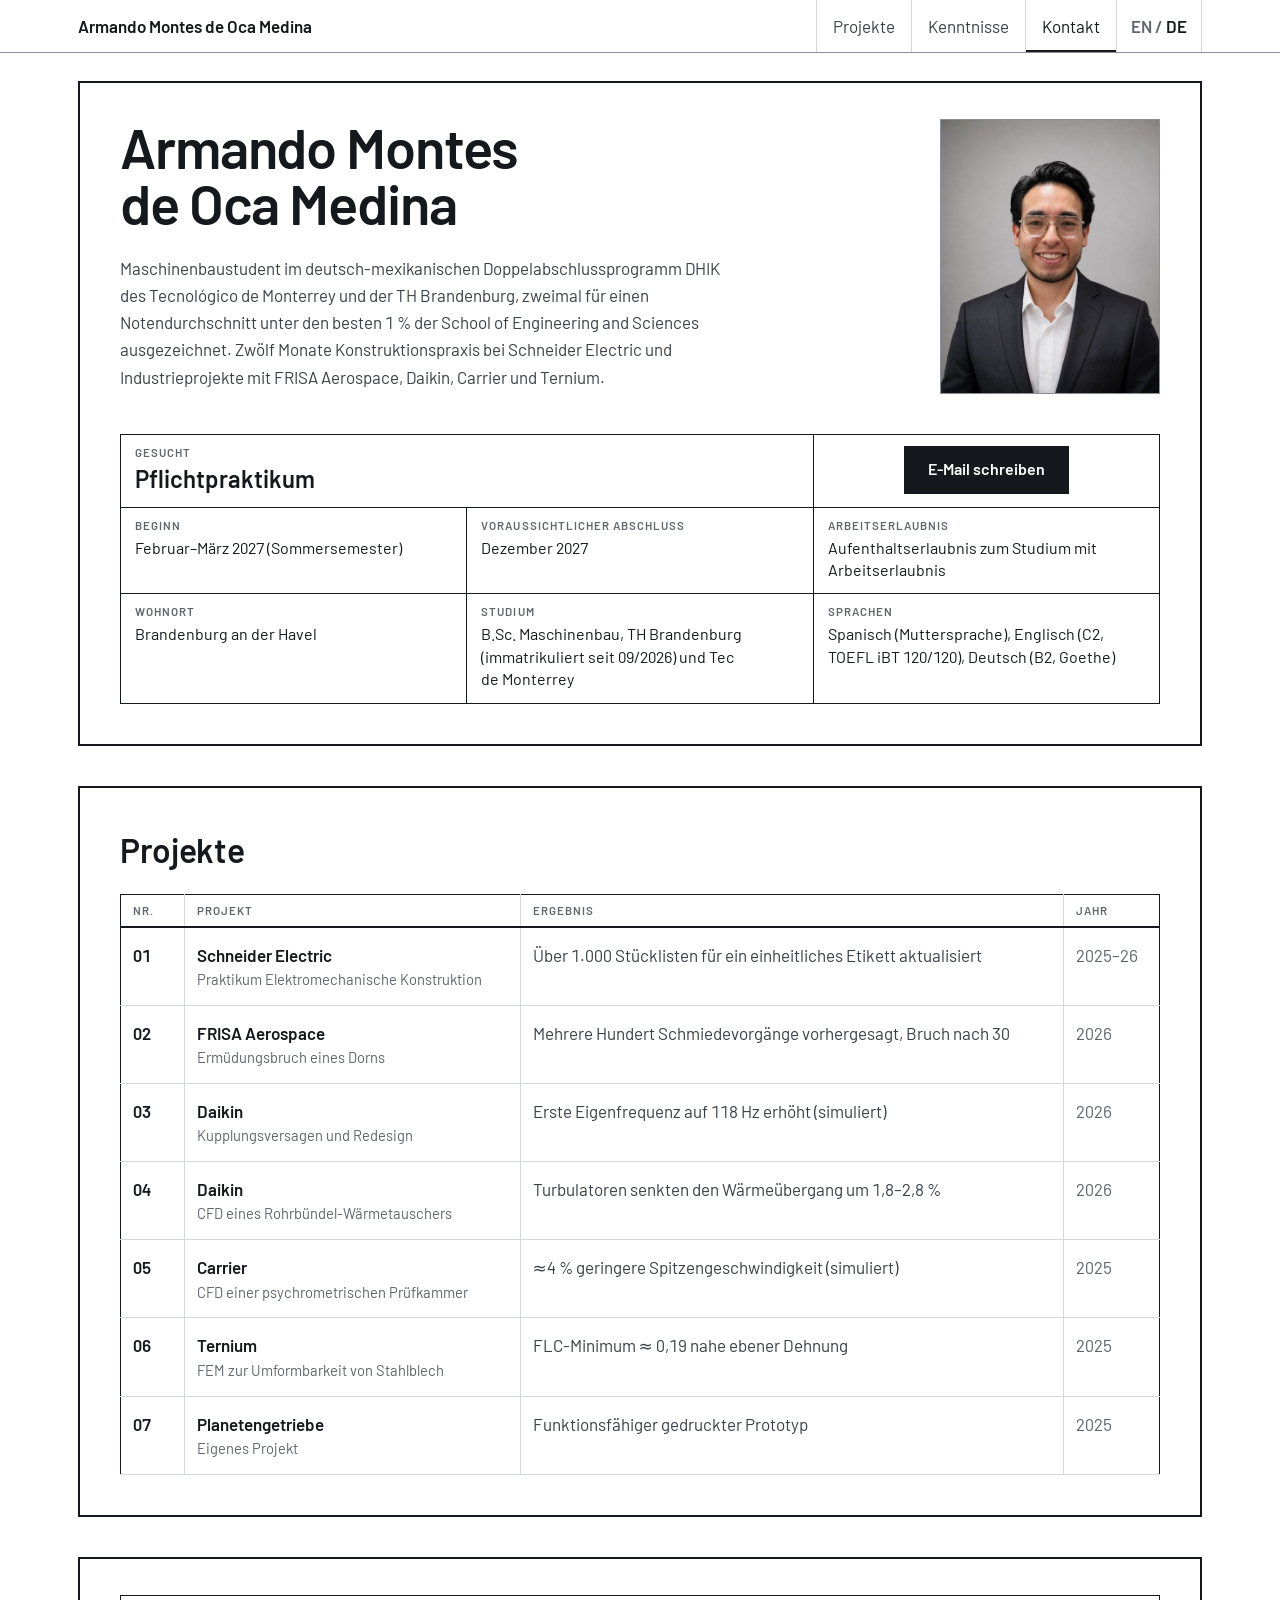
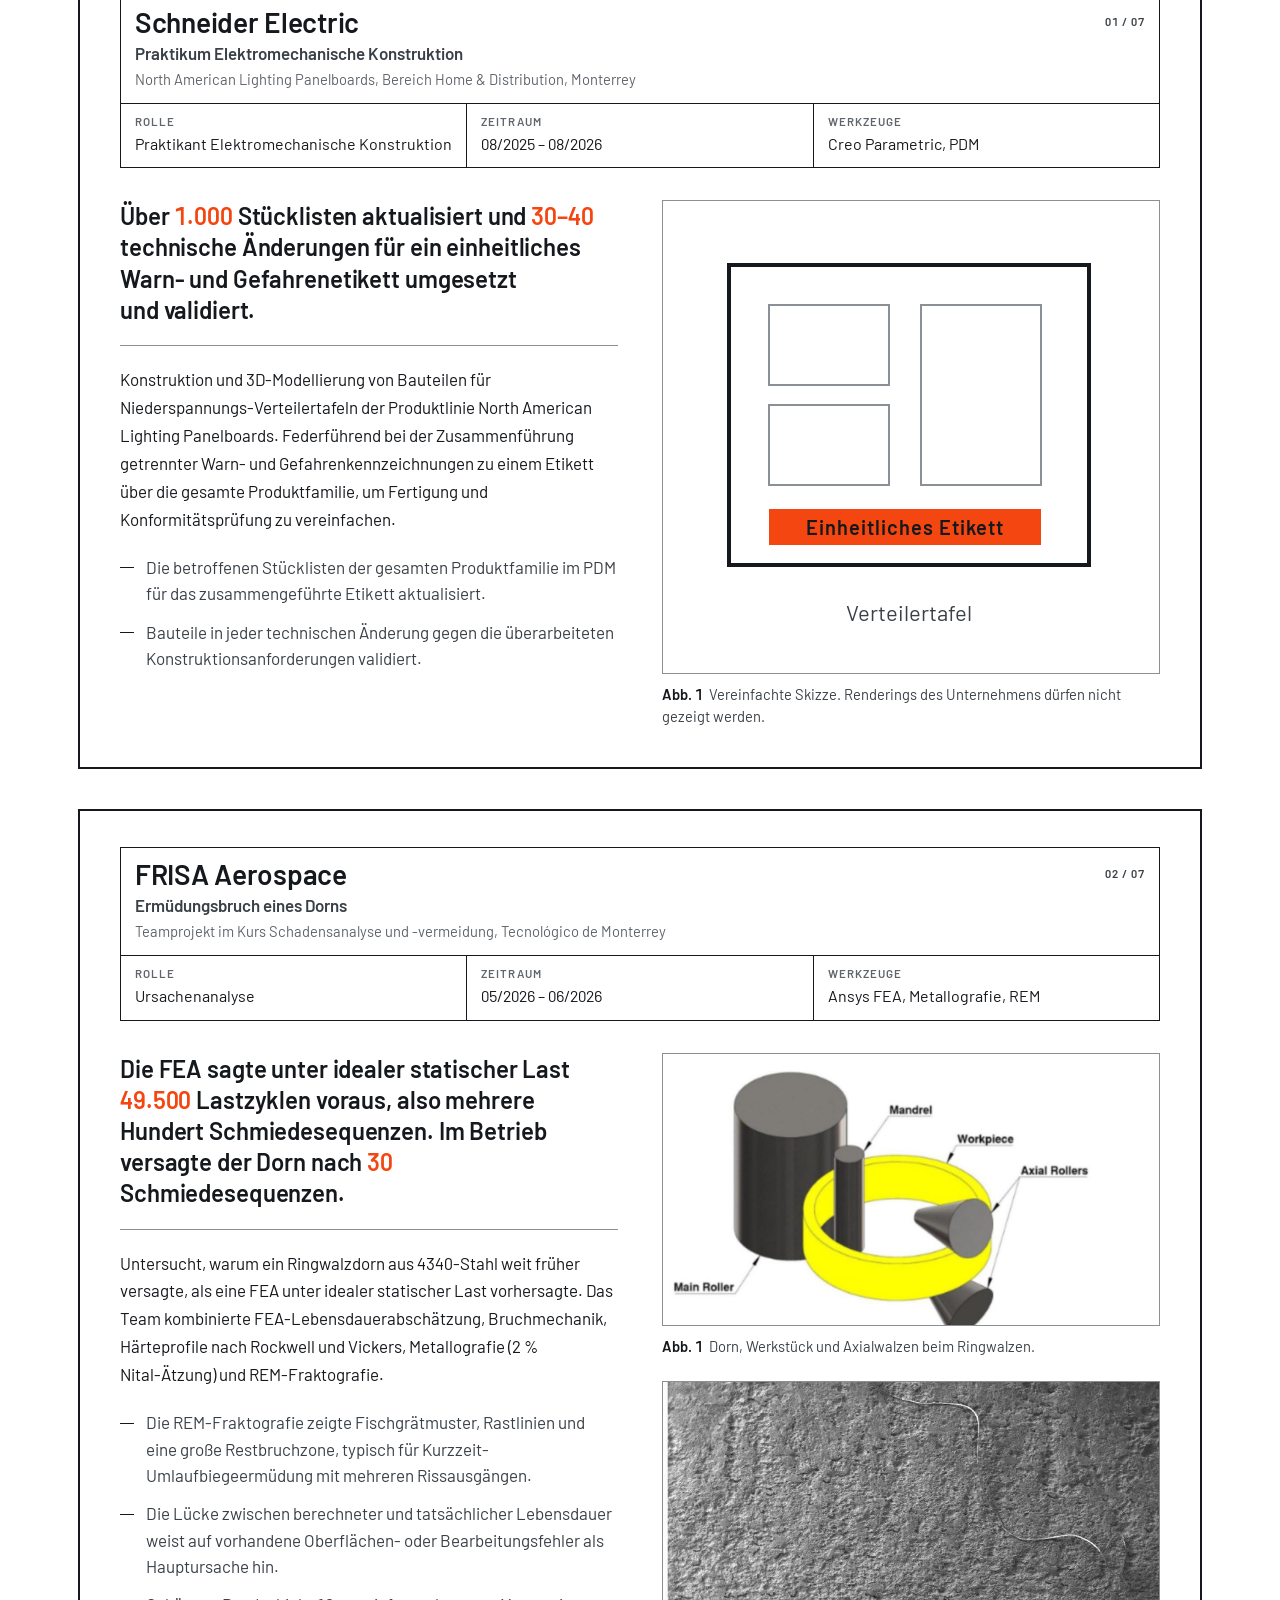
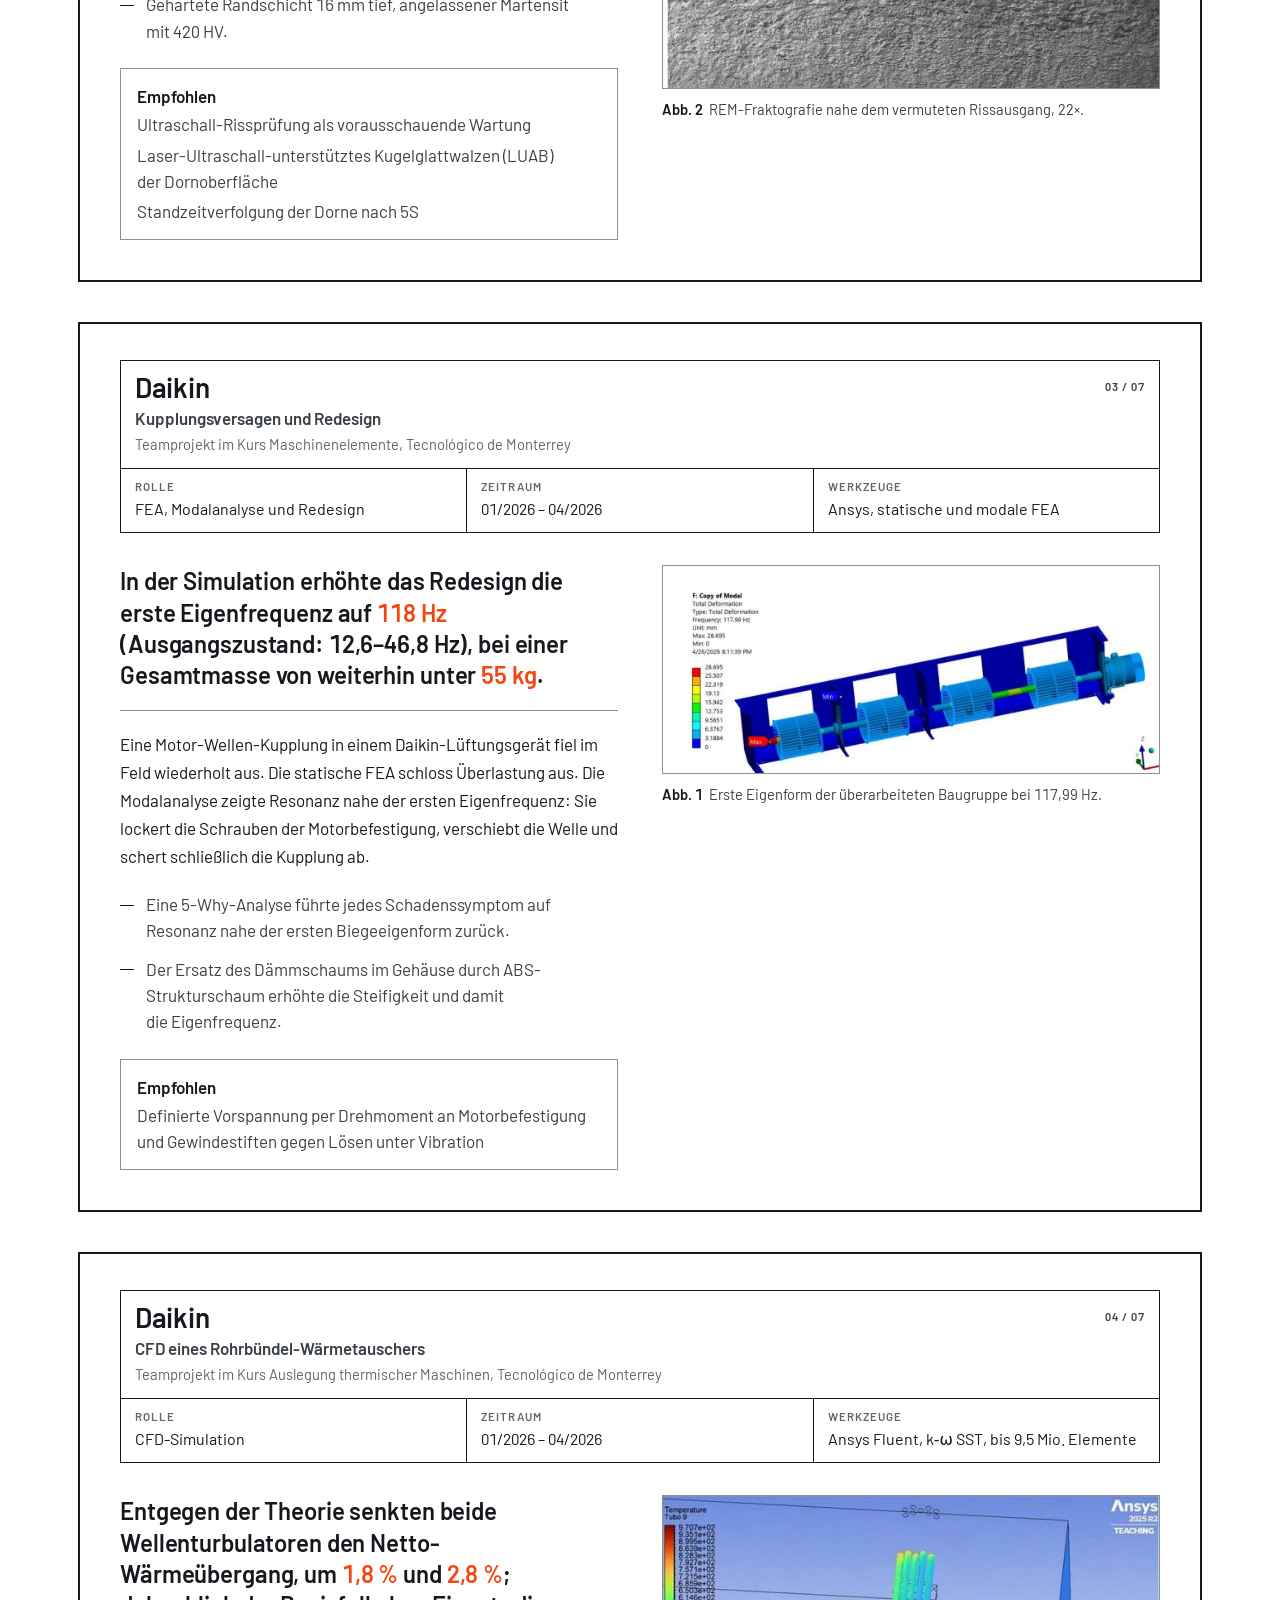
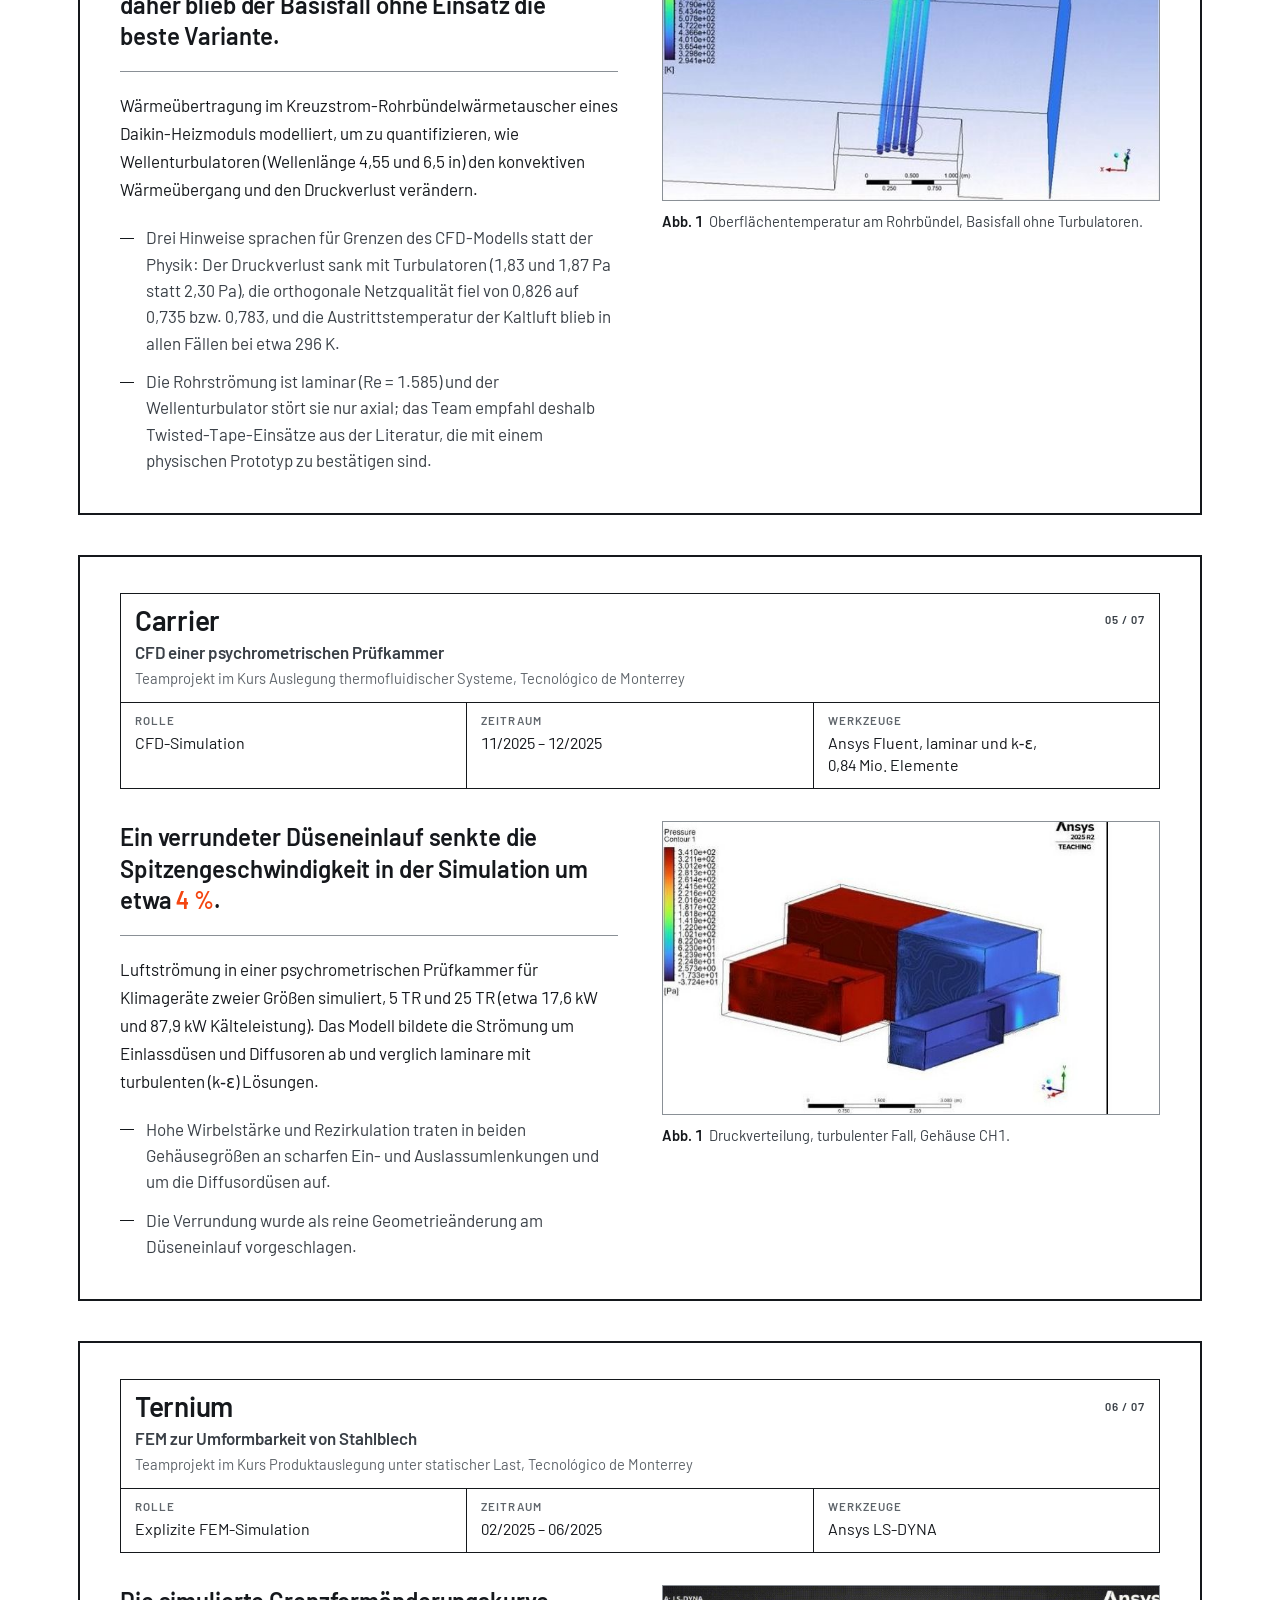
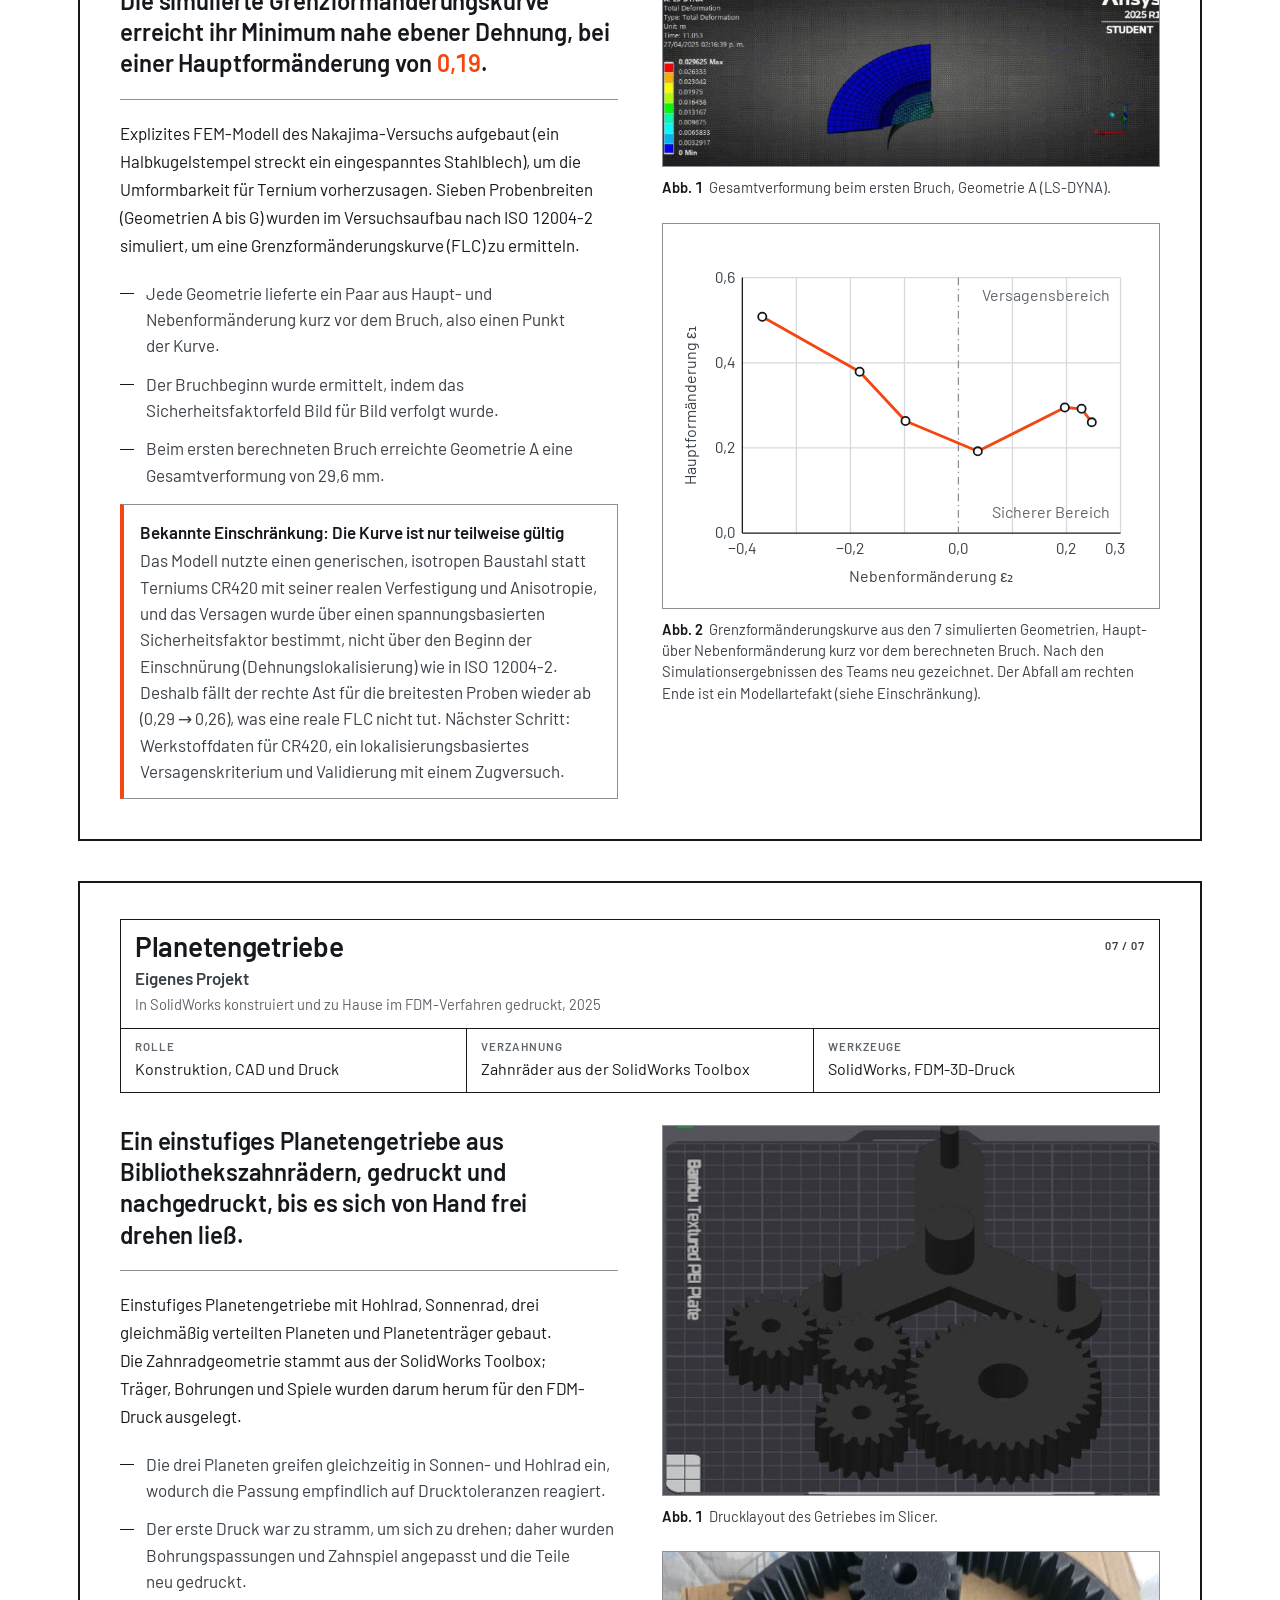
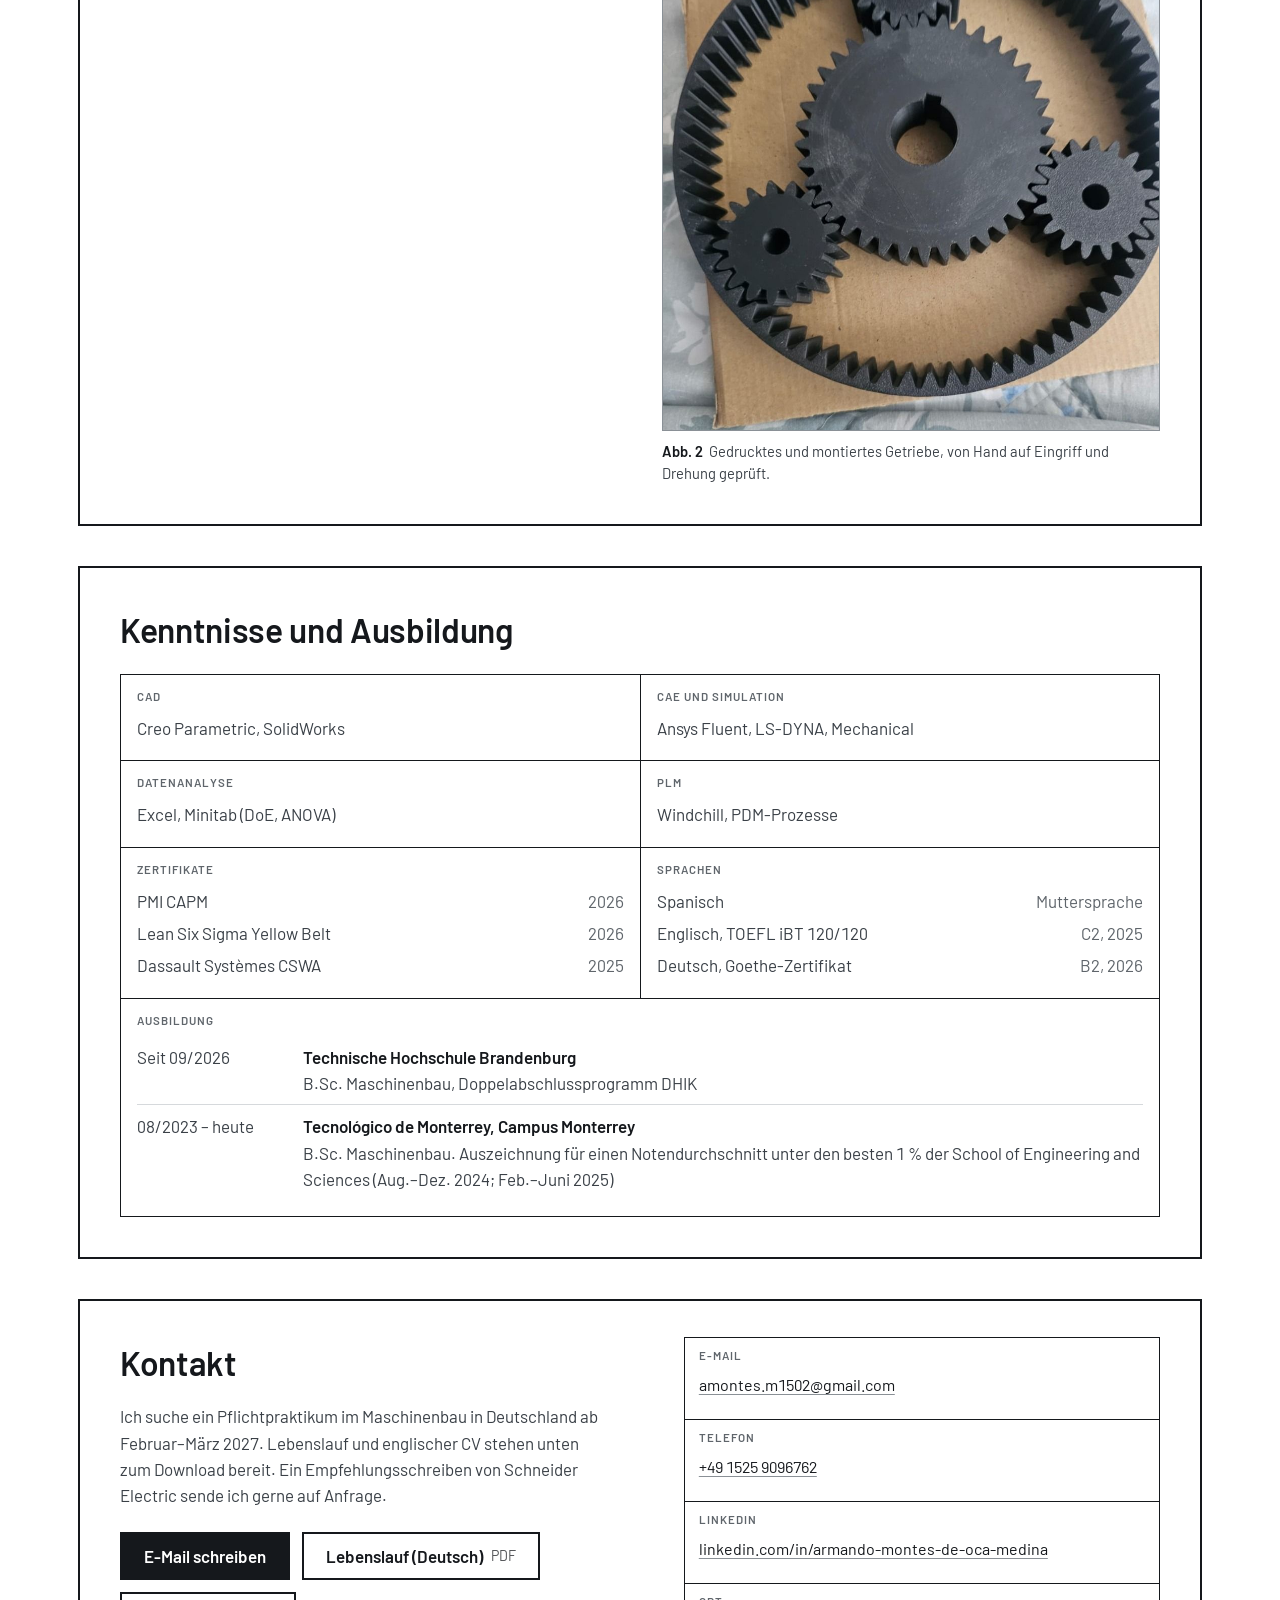
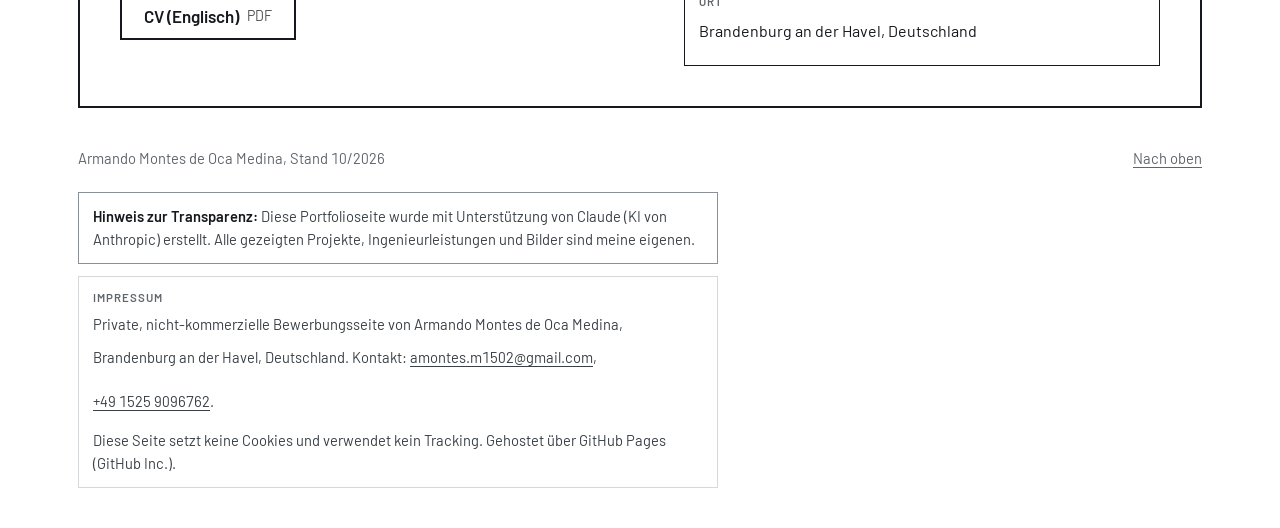
==== commit 701cc295: "Correct Daikin CFD, FRISA and data-analysis claims to match the project reports - Daikin heat exchan" ====
--- a/de/index.html
+++ b/de/index.html
@@ -65,9 +65,9 @@
       <thead><tr><th class="f">Nr.</th><th class="f">Projekt</th><th class="f">Ergebnis</th><th class="f">Jahr</th></tr></thead>
       <tbody>
         <tr><td class="pos"><span>01</span></td><td class="proj"><a href="#schneider">Schneider Electric<small>Praktikum Elektromechanische Konstruktion</small></a></td><td class="res"><span>Über 1.000 Stücklisten für ein einheitliches Etikett aktualisiert</span></td><td class="yr"><span>2025–26</span></td></tr>
-        <tr><td class="pos"><span>02</span></td><td class="proj"><a href="#frisa">FRISA Aerospace<small>Ermüdungsbruch eines Dorns</small></a></td><td class="res"><span>49.500 Zyklen vorhergesagt, Bruch nach 30</span></td><td class="yr"><span>2026</span></td></tr>
+        <tr><td class="pos"><span>02</span></td><td class="proj"><a href="#frisa">FRISA Aerospace<small>Ermüdungsbruch eines Dorns</small></a></td><td class="res"><span>Mehrere Hundert Schmiedevorgänge vorhergesagt, Bruch nach 30</span></td><td class="yr"><span>2026</span></td></tr>
         <tr><td class="pos"><span>03</span></td><td class="proj"><a href="#daikin-coupling">Daikin<small>Kupplungsversagen und Redesign</small></a></td><td class="res"><span>Erste Eigenfrequenz auf 118&nbsp;Hz erhöht (simuliert)</span></td><td class="yr"><span>2026</span></td></tr>
-        <tr><td class="pos"><span>04</span></td><td class="proj"><a href="#daikin-hx">Daikin<small>CFD eines Rohrbündel-Wärmetauschers</small></a></td><td class="res"><span>3 Turbulatorlängen verglichen</span></td><td class="yr"><span>2026</span></td></tr>
+        <tr><td class="pos"><span>04</span></td><td class="proj"><a href="#daikin-hx">Daikin<small>CFD eines Rohrbündel-Wärmetauschers</small></a></td><td class="res"><span>Turbulatoren senkten den Wärmeübergang um 1,8–2,8&nbsp;%</span></td><td class="yr"><span>2026</span></td></tr>
         <tr><td class="pos"><span>05</span></td><td class="proj"><a href="#carrier">Carrier<small>CFD einer psychrometrischen Prüfkammer</small></a></td><td class="res"><span>≈4&nbsp;% geringere Spitzengeschwindigkeit (simuliert)</span></td><td class="yr"><span>2025</span></td></tr>
         <tr><td class="pos"><span>06</span></td><td class="proj"><a href="#ternium">Ternium<small>FEM zur Umformbarkeit von Stahlblech</small></a></td><td class="res"><span>FLC-Minimum ≈ 0,19 nahe ebener Dehnung</span></td><td class="yr"><span>2025</span></td></tr>
         <tr><td class="pos"><span>07</span></td><td class="proj"><a href="#gears">Planetengetriebe<small>Eigenes Projekt</small></a></td><td class="res"><span>Funktionsfähiger gedruckter Prototyp</span></td><td class="yr"><span>2025</span></td></tr>
@@ -123,7 +123,7 @@
     </div>
     <div class="p-body">
       <div>
-        <p class="result">Die FEA sagte unter idealer statischer Last <span class="val">49.500</span> Zyklen voraus. Im Betrieb versagte der Dorn nach <span class="val">30</span> Schmiedevorgängen.</p>
+        <p class="result">Die FEA sagte unter idealer statischer Last <span class="val">49.500</span> Lastzyklen voraus, also mehrere Hundert Schmiedesequenzen. Im Betrieb versagte der Dorn nach <span class="val">30</span> Schmiedesequenzen.</p>
         <p class="lead">Untersucht, warum ein Ringwalzdorn aus 4340-Stahl weit früher versagte, als eine FEA unter idealer statischer Last vorhersagte. Das Team kombinierte FEA-Lebensdauerabschätzung, Bruchmechanik, Härteprofile nach Rockwell und Vickers, Metallografie (2&nbsp;% Nital-Ätzung) und REM-Fraktografie.</p>
         <ul class="findings">
           <li>Die REM-Fraktografie zeigte Fischgrätmuster, Rastlinien und eine große Restbruchzone, typisch für Kurzzeit-Umlaufbiegeermüdung mit mehreren Rissausgängen.</li>
@@ -175,10 +175,11 @@
     </div>
     <div class="p-body">
       <div>
-        <p class="result">Wärmeübergang und Druckverlust für drei Turbulator-Varianten verglichen (ohne Einsatz, 116-mm-Wendel, 165-mm-Wendel).</p>
-        <p class="lead">Wärmeübertragung im Kreuzstrom-Rohrbündelwärmetauscher eines Daikin-Heizmoduls modelliert, um zu quantifizieren, wie Wendelturbulatoren den konvektiven Wärmeübergang und den Druckverlust verändern.</p>
-        <ul class="findings">
-          <li>Längere Turbulatoren erhöhten die wandnahe Geschwindigkeit und die Spreizung der Oberflächentemperatur entlang des Rohrbündels und damit sowohl den Wärmeübergang als auch den Druckverlust.</li>
+        <p class="result">Entgegen der Theorie senkten beide Wellenturbulatoren den Netto-Wärmeübergang, um <span class="val">1,8&nbsp;%</span> und <span class="val">2,8&nbsp;%</span>; daher blieb der Basisfall ohne Einsatz die beste Variante.</p>
+        <p class="lead">Wärmeübertragung im Kreuzstrom-Rohrbündelwärmetauscher eines Daikin-Heizmoduls modelliert, um zu quantifizieren, wie Wellenturbulatoren (Wellenlänge 4,55 und 6,5&nbsp;in) den konvektiven Wärmeübergang und den Druckverlust verändern.</p>
+        <ul class="findings">
+          <li>Drei Hinweise sprachen für Grenzen des CFD-Modells statt der Physik: Der Druckverlust sank mit Turbulatoren (1,83 und 1,87&nbsp;Pa statt 2,30&nbsp;Pa), die orthogonale Netzqualität fiel von 0,826 auf 0,735 bzw. 0,783, und die Austrittstemperatur der Kaltluft blieb in allen Fällen bei etwa 296&nbsp;K.</li>
+          <li>Die Rohrströmung ist laminar (Re&nbsp;=&nbsp;1.585) und der Wellenturbulator stört sie nur axial; das Team empfahl deshalb Twisted-Tape-Einsätze aus der Literatur, die mit einem physischen Prototyp zu bestätigen sind.</li>
         </ul>
       </div>
       <div class="views">
@@ -294,7 +295,7 @@
     <div class="spec">
       <section><h3 class="f">CAD</h3><ul><li><span>Creo Parametric, SolidWorks</span></li></ul></section>
       <section><h3 class="f">CAE und Simulation</h3><ul><li><span>Ansys Fluent, LS-DYNA, Mechanical</span></li></ul></section>
-      <section><h3 class="f">Datenanalyse</h3><ul><li><span>Excel (fortgeschritten), Power BI, Minitab</span></li></ul></section>
+      <section><h3 class="f">Datenanalyse</h3><ul><li><span>Excel, Minitab (DoE, ANOVA)</span></li></ul></section>
       <section><h3 class="f">PLM</h3><ul><li><span>Windchill, PDM-Prozesse</span></li></ul></section>
       <section><h3 class="f">Zertifikate</h3><ul><li><span>PMI CAPM</span><span>2026</span></li><li><span>Lean Six Sigma Yellow Belt</span><span>2026</span></li><li><span>Dassault Systèmes CSWA</span><span>2025</span></li></ul></section>
       <section><h3 class="f">Sprachen</h3><ul><li><span>Spanisch</span><span>Muttersprache</span></li><li><span>Englisch, TOEFL iBT 120/120</span><span>C2, 2025</span></li><li><span>Deutsch, Goethe-Zertifikat</span><span>B2, 2026</span></li></ul></section>
